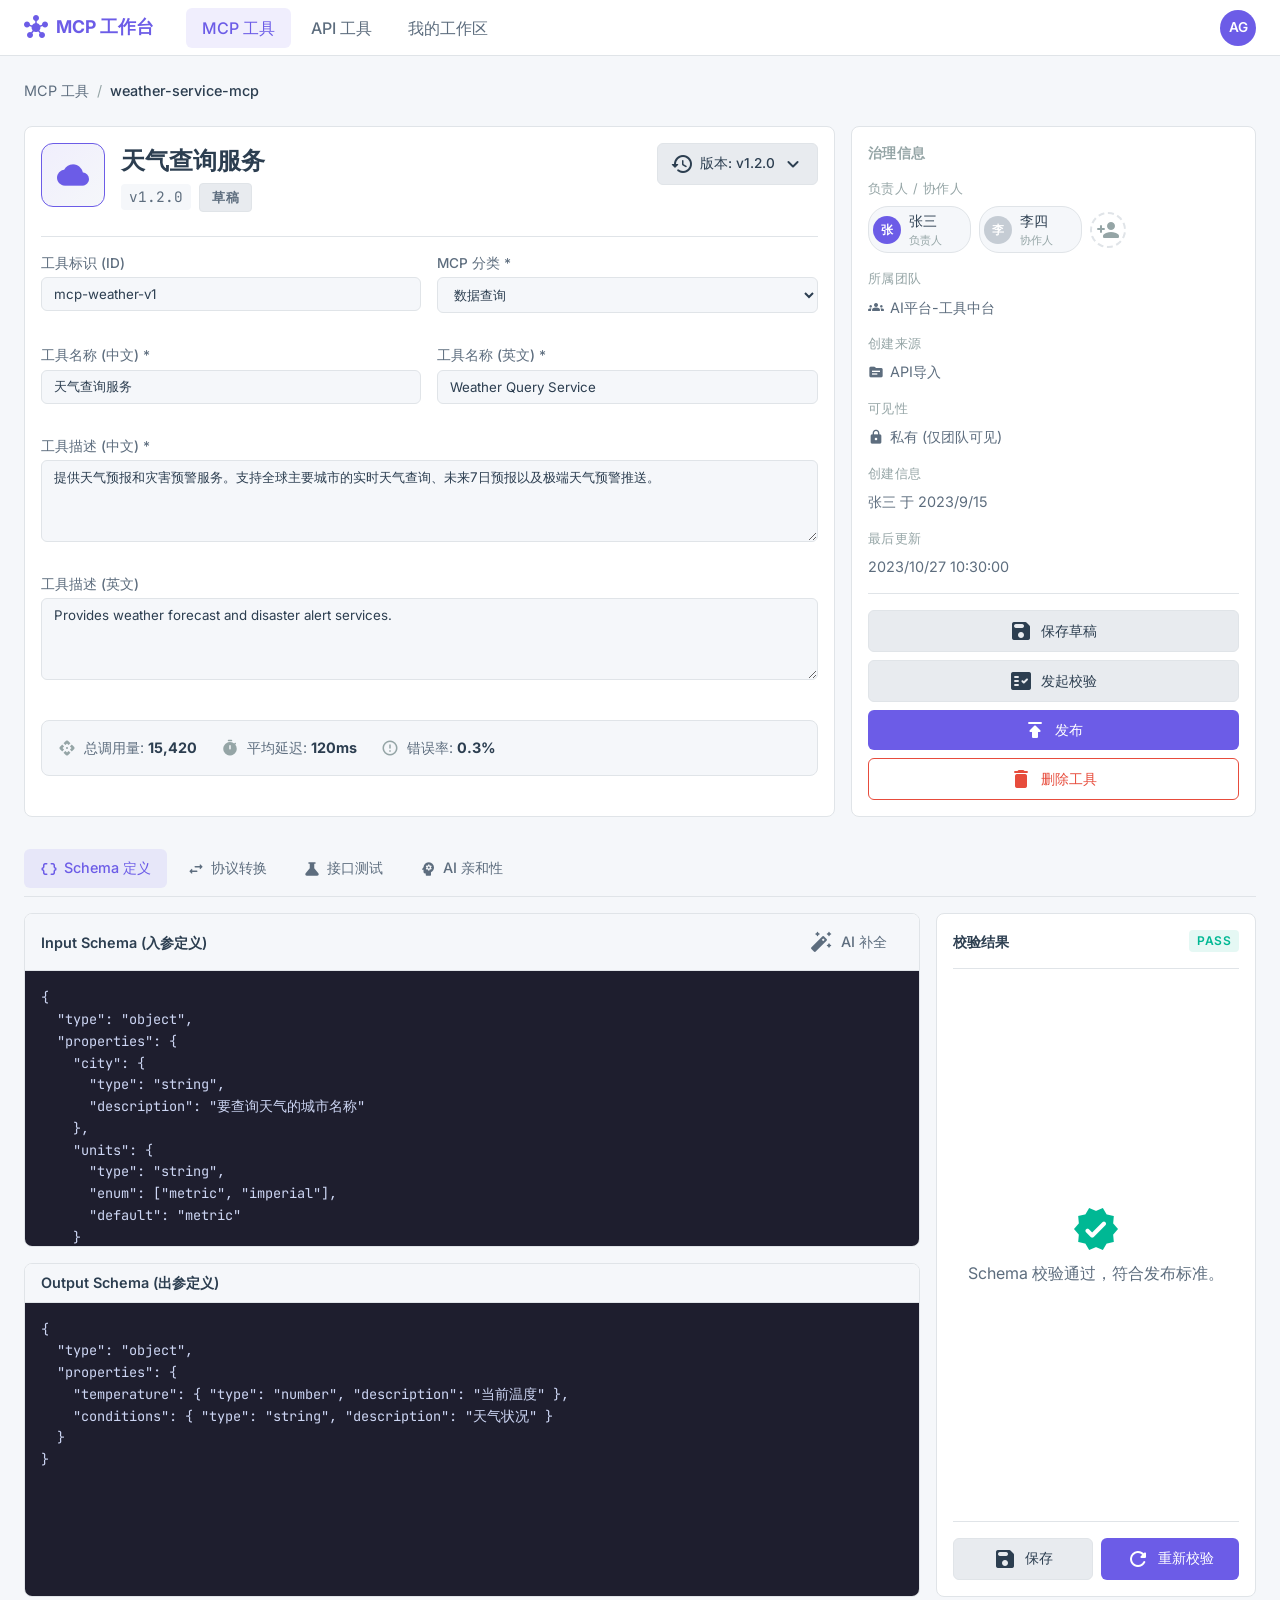
==== mcp-workbench-prototype/index.html @ d719a2e0 "Add MCP Workbench Prototype - UI for MCP tool management" ====
<!DOCTYPE html>
<html lang="zh-CN">

<head>
    <meta charset="UTF-8">
    <meta name="viewport" content="width=device-width, initial-scale=1.0">
    <title>MCP 工程化治理工作台</title>
    <link rel="stylesheet" href="css/variables.css">
    <link rel="stylesheet" href="css/base.css">
    <link rel="stylesheet" href="css/layout.css">
    <link rel="stylesheet" href="css/components.css">
    <link rel="stylesheet" href="css/modules/overview.css">
    <link rel="stylesheet" href="css/modules/schema.css">
    <link rel="stylesheet" href="css/modules/protocol.css">
    <link rel="stylesheet" href="css/modules/testing.css">
    <link href="https://fonts.googleapis.com/icon?family=Material+Icons+Round" rel="stylesheet">
    <link
        href="https://fonts.googleapis.com/css2?family=Inter:wght@300;400;500;600;700&family=JetBrains+Mono:wght@400;500&display=swap"
        rel="stylesheet">
    <style>
        /* Modal Styles */
        .modal-overlay {
            position: fixed;
            top: 0;
            left: 0;
            right: 0;
            bottom: 0;
            background: rgba(0, 0, 0, 0.5);
            display: flex;
            align-items: center;
            justify-content: center;
            z-index: 1000;
        }

        .modal-overlay.hidden {
            display: none;
        }

        .modal {
            background: var(--color-bg-surface);
            border-radius: var(--radius-lg);
            padding: var(--space-lg);
            width: 500px;
            max-width: 90%;
            box-shadow: var(--shadow-md);
        }

        .modal-header {
            display: flex;
            justify-content: space-between;
            align-items: center;
            margin-bottom: var(--space-md);
        }

        .modal-header h3 {
            font-size: 1.1rem;
            font-weight: 600;
        }

        .modal-close {
            width: 32px;
            height: 32px;
            border-radius: 50%;
            display: flex;
            align-items: center;
            justify-content: center;
        }

        .modal-close:hover {
            background: var(--color-bg-surface-hover);
        }

        .modal-body {
            margin-bottom: var(--space-lg);
        }

        .modal-footer {
            display: flex;
            gap: var(--space-sm);
            justify-content: flex-end;
        }

        .modal-checklist {
            display: flex;
            flex-direction: column;
            gap: var(--space-sm);
        }

        .modal-check-item {
            display: flex;
            align-items: center;
            gap: var(--space-md);
            padding: var(--space-sm) var(--space-md);
            background: var(--color-bg-app);
            border-radius: var(--radius-sm);
        }

        .modal-check-item .check-info {
            flex: 1;
        }

        .modal-check-item .check-label {
            font-weight: 500;
            font-size: 0.9rem;
        }

        .modal-check-item .check-detail {
            font-size: 0.8rem;
            color: var(--text-secondary);
        }
    </style>
</head>

<body>
    <div class="app-shell">
        <!-- System Navigation (Level 1) -->
        <nav class="system-nav">
            <div class="nav-brand">
                <span class="icon material-icons-round">hub</span>
                <span class="brand-text">MCP 工作台</span>
            </div>
            <div class="nav-links">
                <a href="#" class="nav-item active">MCP 工具</a>
                <a href="#" class="nav-item">API 工具</a>
                <a href="#" class="nav-item">我的工作区</a>
            </div>
            <div class="nav-user">
                <div class="avatar">AG</div>
            </div>
        </nav>

        <!-- Main Workspace -->
        <main class="workspace">
            <header class="workspace-header">
                <div class="breadcrumbs">
                    <span class="crumb">MCP 工具</span>
                    <span class="separator">/</span>
                    <span class="crumb active">weather-service-mcp</span>
                </div>
            </header>

            <!-- Overview Section -->
            <section id="overview-area" class="overview-area"></section>

            <!-- Level 2 Navigation (Tabs) - No Basic Info Tab -->
            <div class="tabs-container">
                <nav class="tabs-nav" id="main-tabs">
                    <button class="tab-btn active" data-tab="schema">
                        <span class="material-icons-round">data_object</span>
                        Schema 定义
                    </button>
                    <button class="tab-btn" data-tab="protocol">
                        <span class="material-icons-round">swap_horiz</span>
                        协议转换
                    </button>
                    <button class="tab-btn" data-tab="interface-test">
                        <span class="material-icons-round">science</span>
                        接口测试
                    </button>
                    <button class="tab-btn" data-tab="affinity-test">
                        <span class="material-icons-round">psychology</span>
                        AI 亲和性
                    </button>
                </nav>

                <div class="tab-content-area" id="tab-panels">
                    <div class="tab-panel active" id="panel-schema"></div>
                    <div class="tab-panel" id="panel-protocol"></div>
                    <div class="tab-panel" id="panel-interface-test"></div>
                    <div class="tab-panel" id="panel-affinity-test"></div>
                </div>
            </div>
        </main>
    </div>

    <!-- Publish Check Modal -->
    <div class="modal-overlay hidden" id="publish-modal">
        <div class="modal">
            <div class="modal-header">
                <h3>发布检查</h3>
                <button class="modal-close" id="modal-close"><span class="material-icons-round">close</span></button>
            </div>
            <div class="modal-body">
                <p style="margin-bottom:var(--space-md); color:var(--text-secondary);">请确认以下检查项均已通过后再发布：</p>
                <div class="modal-checklist" id="modal-checklist"></div>
            </div>
            <div class="modal-footer">
                <button class="btn btn-secondary" id="modal-cancel">取消</button>
                <button class="btn btn-primary" id="modal-confirm" disabled>确认发布</button>
            </div>
        </div>
    </div>

    <!-- Interface Test Case Modal -->
    <div class="modal-overlay hidden" id="interface-case-modal">
        <div class="modal" style="width:600px;">
            <div class="modal-header">
                <h3 id="interface-modal-title">新增接口测试用例</h3>
                <button class="modal-close"
                    onclick="document.getElementById('interface-case-modal').classList.add('hidden')"><span
                        class="material-icons-round">close</span></button>
            </div>
            <div class="modal-body">
                <div class="form-grid">
                    <div class="input-group">
                        <label class="input-label">用例名称 *</label>
                        <input type="text" class="input-control" id="if-case-name" placeholder="请输入用例名称">
                    </div>
                    <div class="form-row">
                        <div class="input-group">
                            <label class="input-label">用例分类 *</label>
                            <select class="input-control" id="if-case-category">
                                <option>功能测试</option>
                                <option>异常测试</option>
                                <option>安全测试</option>
                                <option>性能测试</option>
                            </select>
                        </div>
                        <div class="input-group">
                            <label class="input-label">所属测试集 *</label>
                            <select class="input-control" id="if-case-suite">
                                <option>冒烟测试</option>
                                <option>边界测试</option>
                                <option>安全测试</option>
                                <option>国际化测试</option>
                            </select>
                        </div>
                    </div>
                    <div class="form-row">
                        <div class="input-group">
                            <label class="input-label">执行环境 *</label>
                            <select class="input-control" id="if-case-env">
                                <option value="test">Test 环境</option>
                                <option value="prod">Prod 环境</option>
                            </select>
                        </div>
                        <div class="input-group">
                            <label class="input-label">预设结果</label>
                            <select class="input-control" id="if-case-status">
                                <option value="PENDING">待执行</option>
                                <option value="PASS">通过</option>
                                <option value="FAIL">失败</option>
                            </select>
                        </div>
                    </div>
                    <div class="input-group">
                        <label class="input-label">预期结果 *</label>
                        <textarea class="input-control" id="if-case-expected" rows="2" placeholder="请描述预期结果"></textarea>
                    </div>
                    <div class="input-group">
                        <label class="input-label">请求参数 (JSON)</label>
                        <textarea class="input-control" id="if-case-params" rows="3"
                            placeholder='{"city": "北京"}'></textarea>
                    </div>
                </div>
            </div>
            <div class="modal-footer">
                <button class="btn btn-secondary"
                    onclick="document.getElementById('interface-case-modal').classList.add('hidden')">取消</button>
                <button class="btn btn-primary"
                    onclick="alert('用例已保存（模拟）'); document.getElementById('interface-case-modal').classList.add('hidden')">保存</button>
            </div>
        </div>
    </div>

    <!-- Affinity Test Case Modal -->
    <div class="modal-overlay hidden" id="affinity-case-modal">
        <div class="modal" style="width:600px;">
            <div class="modal-header">
                <h3 id="affinity-modal-title">新增 AI 亲和性用例</h3>
                <button class="modal-close"
                    onclick="document.getElementById('affinity-case-modal').classList.add('hidden')"><span
                        class="material-icons-round">close</span></button>
            </div>
            <div class="modal-body">
                <div class="form-grid">
                    <div class="input-group">
                        <label class="input-label">用例名称 *</label>
                        <input type="text" class="input-control" id="af-case-name" placeholder="请输入用例名称">
                    </div>
                    <div class="input-group">
                        <label class="input-label">Prompt (提示词) *</label>
                        <textarea class="input-control" id="af-case-prompt" rows="2"
                            placeholder="请输入自然语言指令，如：北京今天天气怎么样？"></textarea>
                    </div>
                    <div class="form-row">
                        <div class="input-group">
                            <label class="input-label">用例分类 *</label>
                            <select class="input-control" id="af-case-category">
                                <option>基础场景</option>
                                <option>复杂场景</option>
                                <option>边界场景</option>
                                <option>负向测试</option>
                            </select>
                        </div>
                        <div class="input-group">
                            <label class="input-label">所属测试集 *</label>
                            <select class="input-control" id="af-case-suite">
                                <option>核心用例</option>
                                <option>扩展用例</option>
                                <option>边界用例</option>
                                <option>负向用例</option>
                            </select>
                        </div>
                    </div>
                    <div class="form-row">
                        <div class="input-group">
                            <label class="input-label">期望命中</label>
                            <select class="input-control" id="af-case-hit">
                                <option value="true">是 - 应命中此 MCP</option>
                                <option value="false">否 - 不应命中此 MCP</option>
                            </select>
                        </div>
                        <div class="input-group">
                            <label class="input-label">期望最低得分</label>
                            <select class="input-control" id="af-case-score">
                                <option value="4.5">优秀 (≥4.5)</option>
                                <option value="3.5">良好 (≥3.5)</option>
                                <option value="0">无要求</option>
                            </select>
                        </div>
                    </div>
                    <div class="input-group">
                        <label class="input-label">预期结果 *</label>
                        <textarea class="input-control" id="af-case-expected" rows="2" placeholder="请描述预期结果"></textarea>
                    </div>
                </div>
            </div>
            <div class="modal-footer">
                <button class="btn btn-secondary"
                    onclick="document.getElementById('affinity-case-modal').classList.add('hidden')">取消</button>
                <button class="btn btn-primary"
                    onclick="alert('用例已保存（模拟）'); document.getElementById('affinity-case-modal').classList.add('hidden')">保存</button>
            </div>
        </div>
    </div>

    <!-- All Scripts Inline -->
    <script>
        // ============ DATA ============
        const MCP_TOOL = {
            id: "mcp-weather-v1",
            name: "weather-service-mcp",
            nameCN: "天气查询服务",
            nameEN: "Weather Query Service",
            descriptionCN: "提供天气预报和灾害预警服务。支持全球主要城市的实时天气查询、未来7日预报以及极端天气预警推送。",
            descriptionEN: "Provides weather forecast and disaster alert services.",
            version: "1.2.0",
            category1: "数据查询",
            category2: "天气/环境",
            status: "DRAFT",
            team: "AI平台-工具中台",
            source: "API导入",
            checklist: {
                schema: { status: "PASS", message: "Schema 完整性校验通过", detail: "Input/Output 字段结构完整", link: "schema" },
                protocol: { status: "WARN", message: "协议转换配置存在警告", detail: "缺少 404/500 错误码映射", link: "protocol" },
                interfaceTest: { status: "FAIL", message: "接口测试未通过", detail: "最近批量: 13/15 通过 (86.7%)", link: "interface-test" },
                affinityTest: { status: "PASS", message: "AI 亲和性良好", detail: "平均分 4.8/5.0，命中率 96%", link: "affinity-test" }
            },
            owners: [
                { name: "张三", avatar: "张", role: "负责人" },
                { name: "李四", avatar: "李", role: "协作人" }
            ],
            createdAt: "2023-09-15T08:00:00Z",
            lastUpdated: "2023-10-27T10:30:00Z",
            createdBy: "张三",
            stats: { totalCalls: 15420, avgLatency: 120, errorRate: 0.3 }
        };

        // Version history data
        const VERSION_HISTORY = [
            { version: "1.2.0", status: "DRAFT", date: "2023-10-27", isCurrent: true },
            { version: "1.1.0", status: "PUBLISHED", date: "2023-10-15", isCurrent: false },
            { version: "1.0.0", status: "PUBLISHED", date: "2023-09-20", isCurrent: false }
        ];

        const INTERFACE_TEST_CASES = [
            { id: "TC-001", name: "获取北京天气 (正常)", category: "功能测试", testSuite: "冒烟测试", expectedResult: "返回完整天气数据", env: "test", status: "PASS", latency: 98, lastRun: "2分钟前" },
            { id: "TC-002", name: "获取上海天气 (正常)", category: "功能测试", testSuite: "冒烟测试", expectedResult: "返回完整天气数据", env: "test", status: "PASS", latency: 112, lastRun: "2分钟前" },
            { id: "TC-003", name: "缺少必填参数 city", category: "异常测试", testSuite: "边界测试", expectedResult: "返回400错误码", env: "test", status: "FAIL", latency: 45, lastRun: "2分钟前" },
            { id: "TC-004", name: "无效 API Key", category: "安全测试", testSuite: "安全测试", expectedResult: "返回401认证失败", env: "test", status: "FAIL", latency: 30, lastRun: "2分钟前" },
            { id: "TC-005", name: "获取东京天气 (边界)", category: "功能测试", testSuite: "国际化测试", expectedResult: "正确返回非中文城市数据", env: "prod", status: "PASS", latency: 156, lastRun: "5分钟前" }
        ];

        const INTERFACE_TEST_HISTORY = [
            { runId: "RUN-20231027-001", trigger: "手动执行", caseCount: 15, successRate: 86.7, avgLatency: 105, startTime: "2023-10-27 10:25:00", user: "张三" },
            { runId: "RUN-20231026-002", trigger: "发布前校验", caseCount: 15, successRate: 100, avgLatency: 98, startTime: "2023-10-26 16:30:00", user: "System" }
        ];

        const AFFINITY_TEST_CASES = [
            { id: "AC-001", name: "基础天气查询", prompt: "北京今天天气怎么样？", category: "基础场景", testSuite: "核心用例", expectedResult: "正确识别城市和时间参数", hit: true, status: "PASS", score: 5.0, paramFill: 100, callSuccess: true },
            { id: "AC-002", name: "出行建议场景", prompt: "我明天去上海出差，需要带伞吗？", category: "复杂场景", testSuite: "核心用例", expectedResult: "识别城市、时间和需求意图", hit: true, status: "PASS", score: 4.8, paramFill: 100, callSuccess: true },
            { id: "AC-003", name: "多日查询场景", prompt: "帮我查一下未来三天深圳的温度变化趋势", category: "复杂场景", testSuite: "扩展用例", expectedResult: "识别多日查询意图", hit: true, status: "PASS", score: 4.5, paramFill: 80, callSuccess: true },
            { id: "AC-004", name: "无关问题过滤", prompt: "给我讲个笑话", category: "负向测试", testSuite: "负向用例", expectedResult: "不应命中天气MCP", hit: false, status: "PASS", score: 5.0, paramFill: 0, callSuccess: false },
            { id: "AC-005", name: "模糊查询处理", prompt: "天气预报", category: "边界场景", testSuite: "边界用例", expectedResult: "提示缺少城市参数", hit: true, status: "WARN", score: 3.5, paramFill: 50, callSuccess: true }
        ];

        const AFFINITY_TEST_HISTORY = [
            { runId: "AF-20231027-001", llmVersion: "GPT-4-Turbo", caseCount: 20, avgScore: 4.8, hitRate: 96, rounds: 3, startTime: "2023-10-27 10:00:00", user: "张三" }
        ];

        // ============ APP STATE ============
        let appState = {
            mcp: { ...MCP_TOOL },
            currentTab: 'schema'
        };

        // Helper: Check if all checklist items pass
        function isAllChecklistPassed(checklist) {
            return Object.values(checklist).every(item => item.status === 'PASS');
        }

        // ============ OVERVIEW MODULE ============
        function renderOverview(container, mcpData) {
            const getStatusBadge = (status) => {
                const map = {
                    'DRAFT': { class: 'badge-draft', label: '草稿' },
                    'VALIDATING': { class: 'badge-validating', label: '校验中' },
                    'READY': { class: 'badge-ready', label: '可发布' },
                    'PUBLISHED': { class: 'badge-published', label: '已发布' },
                    'OFFLINE': { class: 'badge-offline', label: '已下线' },
                    'PUBLISH_FAILED': { class: 'badge-error', label: '发布失败' }
                };
                return map[status] || map['DRAFT'];
            };

            const statusInfo = getStatusBadge(mcpData.status);

            container.innerHTML = `
            <div class="overview-grid">
                <!-- Left Card: Tool Info & Basic Info Form -->
                <div class="card overview-main">
                    <div class="overview-header">
                        <div class="tool-identity">
                            <div class="tool-icon"><span class="material-icons-round">cloud</span></div>
                            <div>
                                <h1 class="tool-name">${mcpData.nameCN || mcpData.name}</h1>
                                <div class="tool-meta">
                                    <span class="version">v${mcpData.version}</span>
                                    <span class="badge badge-lg ${statusInfo.class}">${statusInfo.label}</span>
                                </div>
                            </div>
                        </div>
                        <!-- Version Dropdown -->
                        <div class="version-dropdown" id="version-dropdown">
                            <button class="btn btn-secondary version-trigger" id="version-trigger">
                                <span class="material-icons-round">history</span>
                                <span>版本: v${mcpData.version}</span>
                                <span class="material-icons-round">expand_more</span>
                            </button>
                            <div class="version-menu hidden" id="version-menu">
                                ${VERSION_HISTORY.map(v => `
                                    <div class="version-option ${v.isCurrent ? 'current' : ''}" data-version="${v.version}">
                                        <div class="version-info">
                                            <span class="version-num">v${v.version}</span>
                                            <span class="badge ${v.status === 'PUBLISHED' ? 'badge-published' : 'badge-draft'}">${v.status === 'PUBLISHED' ? '已发布' : '草稿'}</span>
                                        </div>
                                        <span class="version-date">${v.date}</span>
                                        ${v.status === 'DRAFT' && !v.isCurrent ? `<button class="version-delete" data-version="${v.version}" title="删除此版本"><span class="material-icons-round">delete</span></button>` : ''}
                                    </div>
                                `).join('')}
                            </div>
                        </div>
                    </div>
                    
                    <!-- Basic Info Form (Replacing Checklist) -->
                    <div class="basic-info-inline">
                        <div class="form-row">
                            <div class="input-group">
                                <label class="input-label">工具标识 (ID)</label>
                                <input type="text" class="input-control" value="${mcpData.id}" disabled style="background:var(--color-bg-app);">
                            </div>
                            <div class="input-group">
                                <label class="input-label">MCP 分类 *</label>
                                <select class="input-control">
                                    <option ${mcpData.category1 === '数据查询' ? 'selected' : ''}>数据查询</option>
                                    <option>内容生成</option>
                                    <option>系统操作</option>
                                    <option>通讯协作</option>
                                    <option>开发工具</option>
                                    <option>天气/环境</option>
                                    <option>金融/股票</option>
                                    <option>地图/位置</option>
                                </select>
                            </div>
                        </div>
                        <div class="form-row">
                            <div class="input-group">
                                <label class="input-label">工具名称 (中文) *</label>
                                <input type="text" class="input-control" value="${mcpData.nameCN}" placeholder="请输入中文名称">
                            </div>
                            <div class="input-group">
                                <label class="input-label">工具名称 (英文) *</label>
                                <input type="text" class="input-control" value="${mcpData.nameEN}" placeholder="Enter English name">
                            </div>
                        </div>
                        <div class="input-group">
                            <label class="input-label">工具描述 (中文) *</label>
                            <textarea class="input-control" rows="4" placeholder="请输入中文描述">${mcpData.descriptionCN}</textarea>
                        </div>
                        <div class="input-group">
                            <label class="input-label">工具描述 (英文)</label>
                            <textarea class="input-control" rows="4" placeholder="Enter English description">${mcpData.descriptionEN}</textarea>
                        </div>
                    </div>

                    <!-- Stats Summary -->
                    <div class="status-summary">
                        <div class="summary-item"><span class="material-icons-round">api</span><span>总调用量: <strong>${mcpData.stats?.totalCalls?.toLocaleString() || 'N/A'}</strong></span></div>
                        <div class="summary-item"><span class="material-icons-round">timer</span><span>平均延迟: <strong>${mcpData.stats?.avgLatency || 'N/A'}ms</strong></span></div>
                        <div class="summary-item"><span class="material-icons-round">error_outline</span><span>错误率: <strong>${mcpData.stats?.errorRate || 'N/A'}%</strong></span></div>
                    </div>
                </div>
                
                <!-- Right Card: Governance -->
                <div class="card overview-side">
                    <h3 class="section-title">治理信息</h3>
                    <div class="gov-item">
                        <label>负责人 / 协作人</label>
                        <div class="owner-list" id="owner-list">
                            ${mcpData.owners.map((o, idx) => `
                                <div class="owner-chip editable" data-idx="${idx}">
                                    <div class="avatar" style="background:${o.role === '负责人' ? 'var(--color-primary)' : 'var(--color-border-hover)'}; color:white;">${o.avatar}</div>
                                    <div class="owner-info">
                                        <span class="owner-name">${o.name}</span>
                                        <span class="owner-role">${o.role}</span>
                                    </div>
                                    <button class="chip-remove" data-idx="${idx}" title="移除">
                                        <span class="material-icons-round">close</span>
                                    </button>
                                </div>
                            `).join('')}
                            <button class="btn btn-ghost btn-sm add-owner-btn" id="btn-add-owner" title="添加成员">
                                <span class="material-icons-round">person_add</span>
                            </button>
                        </div>
                    </div>
                    <div class="gov-item">
                        <label>所属团队</label>
                        <div class="val" style="display:flex; align-items:center; gap:6px;">
                            <span class="material-icons-round" style="font-size:16px;">groups</span>
                            ${mcpData.team || '未设置'}
                        </div>
                    </div>
                    <div class="gov-item">
                        <label>创建来源</label>
                        <div class="val" style="display:flex; align-items:center; gap:6px;">
                            <span class="material-icons-round" style="font-size:16px;">source</span>
                            ${mcpData.source || '手动创建'}
                        </div>
                    </div>
                    <div class="gov-item"><label>可见性</label><div class="val" style="display:flex; align-items:center; gap:6px;"><span class="material-icons-round" style="font-size:16px;">lock</span>私有 (仅团队可见)</div></div>
                    <div class="gov-item"><label>创建信息</label><div class="val">${mcpData.createdBy} 于 ${new Date(mcpData.createdAt).toLocaleDateString('zh-CN')}</div></div>
                    <div class="gov-item"><label>最后更新</label><div class="val">${new Date(mcpData.lastUpdated).toLocaleString('zh-CN')}</div></div>
                    
                    <!-- Action Buttons -->
                    <div class="gov-actions">
                        <button class="btn btn-secondary" id="btn-save-draft"><span class="material-icons-round">save</span> 保存草稿</button>
                        <button class="btn btn-secondary" id="btn-validate"><span class="material-icons-round">fact_check</span> 发起校验</button>
                        <button class="btn btn-primary" id="btn-publish"><span class="material-icons-round">publish</span> 发布</button>
                        <button class="btn btn-danger" id="btn-delete"><span class="material-icons-round">delete</span> 删除工具</button>
                    </div>
                </div>
            </div>
        `;

            // Bind Actions
            const validateBtn = container.querySelector('#btn-validate');
            if (validateBtn) {
                validateBtn.addEventListener('click', () => {
                    validateBtn.innerHTML = '<span class="material-icons-round spin">sync</span> 校验中...';
                    validateBtn.disabled = true;
                    setTimeout(() => {
                        appState.mcp.status = 'VALIDATING';
                        renderOverview(container, appState.mcp);
                        setTimeout(() => {
                            appState.mcp.status = 'READY';
                            renderOverview(container, appState.mcp);
                        }, 3000);
                    }, 800);
                });
            }

            // Publish Button - Show Modal
            const publishBtn = container.querySelector('#btn-publish');
            if (publishBtn) {
                publishBtn.addEventListener('click', showPublishModal);
            }

            const deleteBtn = container.querySelector('#btn-delete');
            if (deleteBtn) {
                deleteBtn.addEventListener('click', () => {
                    if (confirm('确认删除此工具？此操作不可撤销。')) {
                        alert('工具已删除（模拟）');
                    }
                });
            }

            const saveBtn = container.querySelector('#btn-save-draft');
            if (saveBtn) {
                saveBtn.addEventListener('click', () => {
                    saveBtn.innerHTML = '<span class="material-icons-round spin">sync</span> 保存中...';
                    setTimeout(() => {
                        saveBtn.innerHTML = '<span class="material-icons-round">check</span> 已保存';
                        setTimeout(() => {
                            saveBtn.innerHTML = '<span class="material-icons-round">save</span> 保存草稿';
                        }, 2000);
                    }, 500);
                });
            }

            // Owner management - Remove
            container.querySelectorAll('.chip-remove').forEach(btn => {
                btn.addEventListener('click', (e) => {
                    e.stopPropagation();
                    const idx = parseInt(btn.dataset.idx);
                    const owner = appState.mcp.owners[idx];
                    if (owner.role === '负责人' && appState.mcp.owners.length > 1) {
                        if (!confirm('确定移除负责人？负责人职责将由第一个协作人接管。')) return;
                        appState.mcp.owners.splice(idx, 1);
                        if (appState.mcp.owners.length > 0) {
                            appState.mcp.owners[0].role = '负责人';
                        }
                    } else if (appState.mcp.owners.length === 1) {
                        alert('至少需要保留一名负责人');
                        return;
                    } else {
                        appState.mcp.owners.splice(idx, 1);
                    }
                    renderOverview(container, appState.mcp);
                });
            });

            // Owner management - Add
            const addOwnerBtn = container.querySelector('#btn-add-owner');
            if (addOwnerBtn) {
                addOwnerBtn.addEventListener('click', () => {
                    const name = prompt('请输入新成员姓名：');
                    if (name && name.trim()) {
                        const role = appState.mcp.owners.length === 0 ? '负责人' : '协作人';
                        appState.mcp.owners.push({
                            name: name.trim(),
                            avatar: name.trim().charAt(0),
                            role: role
                        });
                        renderOverview(container, appState.mcp);
                    }
                });
            }

            // Version Dropdown Toggle
            const versionTrigger = container.querySelector('#version-trigger');
            const versionMenu = container.querySelector('#version-menu');
            if (versionTrigger && versionMenu) {
                versionTrigger.addEventListener('click', (e) => {
                    e.stopPropagation();
                    versionMenu.classList.toggle('hidden');
                });

                // Close on click outside
                document.addEventListener('click', () => {
                    versionMenu.classList.add('hidden');
                });

                versionMenu.addEventListener('click', (e) => {
                    e.stopPropagation();
                });

                // Version option click (switch version)
                container.querySelectorAll('.version-option').forEach(opt => {
                    opt.addEventListener('click', () => {
                        const ver = opt.dataset.version;
                        alert(`切换到版本 v${ver} (模拟)`);
                        versionMenu.classList.add('hidden');
                    });
                });

                // Delete draft version
                container.querySelectorAll('.version-delete').forEach(btn => {
                    btn.addEventListener('click', (e) => {
                        e.stopPropagation();
                        const ver = btn.dataset.version;
                        if (confirm(`确认删除草稿版本 v${ver}？此操作不可撤销。`)) {
                            // Find and remove from VERSION_HISTORY
                            const idx = VERSION_HISTORY.findIndex(v => v.version === ver);
                            if (idx > -1) {
                                VERSION_HISTORY.splice(idx, 1);
                                renderOverview(container, appState.mcp);
                            }
                            alert(`版本 v${ver} 已删除`);
                        }
                    });
                });
            }
        }

        // ============ PUBLISH MODAL ============
        function showPublishModal() {
            const modal = document.getElementById('publish-modal');
            const checklistContainer = document.getElementById('modal-checklist');
            const confirmBtn = document.getElementById('modal-confirm');

            // Render first 4 checklist items (no manual review)
            const checklist = appState.mcp.checklist;
            const items = [
                { key: 'schema', label: 'Schema 完整性' },
                { key: 'protocol', label: '协议转换配置' },
                { key: 'interfaceTest', label: '接口测试' },
                { key: 'affinityTest', label: 'AI 亲和性' }
            ];

            const iconMap = {
                'PASS': { icon: 'check_circle', class: 'pass' },
                'FAIL': { icon: 'cancel', class: 'fail' },
                'WARN': { icon: 'warning', class: 'warn' },
                'PENDING': { icon: 'schedule', class: 'pending' }
            };

            checklistContainer.innerHTML = items.map(item => {
                const check = checklist[item.key];
                const st = iconMap[check.status] || iconMap['PENDING'];
                return `
                <div class="modal-check-item">
                    <span class="material-icons-round status-icon ${st.class}">${st.icon}</span>
                    <div class="check-info">
                        <div class="check-label">${item.label}</div>
                        <div class="check-detail">${check.message}</div>
                    </div>
                </div>
            `;
            }).join('');

            // Check if all 4 items pass
            const allPass = items.every(item => checklist[item.key].status === 'PASS');
            confirmBtn.disabled = !allPass;

            modal.classList.remove('hidden');
        }

        function hidePublishModal() {
            document.getElementById('publish-modal').classList.add('hidden');
        }

        // Modal event bindings
        document.getElementById('modal-close').addEventListener('click', hidePublishModal);
        document.getElementById('modal-cancel').addEventListener('click', hidePublishModal);
        document.getElementById('modal-confirm').addEventListener('click', () => {
            appState.mcp.status = 'PUBLISHED';
            renderOverview(document.getElementById('overview-area'), appState.mcp);
            hidePublishModal();
            alert('发布成功！');
        });

        // ============ SCHEMA MODULE ============
        function renderSchema(container) {
            container.innerHTML = `
            <div class="schema-layout">
                <div class="schema-editors">
                    <div class="card editor-card">
                        <div class="card-header"><h3>Input Schema (入参定义)</h3><div class="actions"><button class="btn btn-ghost btn-sm"><span class="material-icons-round">auto_fix_high</span> AI 补全</button></div></div>
                        <div class="editor-content">
<pre class="code-editor" contenteditable="true">{
  "type": "object",
  "properties": {
    "city": {
      "type": "string",
      "description": "要查询天气的城市名称"
    },
    "units": {
      "type": "string",
      "enum": ["metric", "imperial"],
      "default": "metric"
    }
  },
  "required": ["city"]
}</pre>
                        </div>
                    </div>
                    <div class="card editor-card">
                        <div class="card-header"><h3>Output Schema (出参定义)</h3></div>
                        <div class="editor-content">
<pre class="code-editor" contenteditable="true">{
  "type": "object",
  "properties": {
    "temperature": { "type": "number", "description": "当前温度" },
    "conditions": { "type": "string", "description": "天气状况" }
  }
}</pre>
                        </div>
                    </div>
                </div>
                <div class="validation-panel card">
                    <div class="panel-header"><h4>校验结果</h4><span class="badge badge-ready">PASS</span></div>
                    <div class="empty-state">
                        <span class="material-icons-round" style="color:var(--color-success); font-size:48px;">verified</span>
                        <p>Schema 校验通过，符合发布标准。</p>
                    </div>
                    <div class="panel-actions">
                        <button class="btn btn-secondary"><span class="material-icons-round">save</span> 保存</button>
                        <button class="btn btn-primary"><span class="material-icons-round">refresh</span> 重新校验</button>
                    </div>
                </div>
            </div>
        `;
        }

        // ============ PROTOCOL MODULE ============
        function renderProtocol(container) {
            container.innerHTML = `
            <div class="protocol-grid">
                <div class="card">
                    <div class="card-header"><h3>原始接口定义 (HTTP)</h3></div>
                    <div style="padding: var(--space-md);">
                        <div class="input-group">
                            <label class="input-label">Method & URL</label>
                            <div style="display:flex; gap:8px;">
                                <select class="input-control" style="width:100px;"><option>GET</option><option>POST</option></select>
                                <input type="text" class="input-control" value="https://api.weather.com/v3/current" style="flex:1;">
                            </div>
                        </div>
                    </div>
                </div>
                <div class="card">
                    <div class="card-header"><h3>参数映射 (Input -> HTTP)</h3></div>
                    <table class="data-table">
                        <thead><tr><th>MCP 入参字段</th><th>目标类型</th><th>目标 Key</th><th>默认值</th></tr></thead>
                        <tbody>
                            <tr><td><code>city</code></td><td><span class="badge badge-draft">Query</span></td><td>q</td><td>-</td></tr>
                            <tr><td><code>units</code></td><td><span class="badge badge-draft">Query</span></td><td>units</td><td>metric</td></tr>
                        </tbody>
                    </table>
                </div>
                <div class="card">
                    <div class="card-header"><h3>错误码映射</h3><button class="btn btn-ghost btn-sm">+ 添加规则</button></div>
                    <table class="data-table">
                        <thead><tr><th>HTTP 状态码</th><th>MCP 错误码</th><th>错误信息模版</th></tr></thead>
                        <tbody>
                            <tr><td>401</td><td>Forbidden</td><td>Invalid API Key</td></tr>
                            <tr style="background:var(--color-warning-bg)"><td>404</td><td>--</td><td>(缺少映射)</td></tr>
                        </tbody>
                    </table>
                </div>
                <div class="card">
                    <div class="card-header"><h3>原始 HTTP 请求示例</h3></div>
                    <div class="editor-content">
<pre class="code-editor" style="margin:0; font-size:0.85rem;">GET /v3/current?q=北京&units=metric HTTP/1.1
Host: api.weather.com
Authorization: Bearer {{API_KEY}}
Accept: application/json
Content-Type: application/json</pre>
                    </div>
                </div>
                <div class="card">
                    <div class="card-header"><h3>原始 HTTP 响应示例</h3></div>
                    <div class="editor-content">
<pre class="code-editor" style="margin:0; font-size:0.85rem;">{
  "location": {
    "name": "Beijing",
    "country": "China",
    "lat": 39.90,
    "lon": 116.40
  },
  "current": {
    "temp_c": 22,
    "condition": {
      "text": "Sunny",
      "icon": "//cdn.weather.com/sunny.png"
    },
    "humidity": 45,
    "wind_kph": 12.5
  }
}</pre>
                    </div>
                </div>
            </div>
        `;
        }

        // ============ INTERFACE TEST MODULE ============
        function renderInterfaceTest(container) {
            let currentSubTab = 'debug';
            let cases = [...INTERFACE_TEST_CASES];

            const render = () => {
                let panelContent = '';
                if (currentSubTab === 'debug') {
                    panelContent = `
                    <div class="debug-panel">
                        <div class="debug-input card">
                            <h4>请求参数 (MCP Input)</h4>
                            <div class="editor-wrapper">
<pre class="code-editor" contenteditable="true">{
  "city": "北京",
  "units": "metric"
}</pre>
                            </div>
                            <div class="debug-actions">
                                <select class="input-control" style="width:120px;"><option>Test 环境</option><option>Prod 环境</option></select>
                                <button class="btn btn-primary"><span class="material-icons-round">send</span> 发送请求</button>
                            </div>
                        </div>
                        <div class="debug-output card">
                            <h4>响应结果 (MCP Output)</h4>
                            <div class="editor-wrapper output">
<pre class="code-output">{
  "temperature": 22,
  "conditions": "晴",
  "humidity": 45
}

// 耗时: 98ms | 状态: 200 OK</pre>
                            </div>
                        </div>
                    </div>
                `;
                } else if (currentSubTab === 'cases') {
                    const selectedCase = cases[0]; // Default to first case
                    panelContent = `
                    <div class="cases-panel with-detail">
                        <div class="cases-list">
                            <div class="toolbar">
                                <div class="toolbar-left">
                                    <input type="text" class="input-control" placeholder="搜索用例..." style="width:160px;">
                                    <select class="input-control" style="width:100px;"><option value="">所有分类</option><option>功能测试</option><option>异常测试</option><option>安全测试</option></select>
                                    <select class="input-control" style="width:100px;"><option value="">所有测试集</option><option>冒烟测试</option><option>边界测试</option><option>安全测试</option><option>国际化测试</option></select>
                                    <select class="input-control" style="width:90px;"><option value="">所有环境</option><option>test</option><option>prod</option></select>
                                    <select class="input-control" style="width:90px;"><option value="">所有结果</option><option>PASS</option><option>FAIL</option></select>
                                </div>
                                <div class="toolbar-right">
                                    <button class="btn btn-secondary" title="批量导入"><span class="material-icons-round">upload_file</span> 导入</button>
                                    <button class="btn btn-secondary" title="批量导出"><span class="material-icons-round">download</span> 导出</button>
                                    <button class="btn btn-primary" id="btn-add-interface-case"><span class="material-icons-round">add</span> 新增用例</button>
                                </div>
                            </div>
                            <div class="card" style="padding:0; overflow:hidden;">
                                <table class="data-table selectable" id="interface-cases-table">
                                    <thead><tr><th style="width:40px;"><input type="checkbox"></th><th>ID</th><th>用例名称</th><th>分类</th><th>结果</th><th>耗时</th></tr></thead>
                                    <tbody>
                                        ${cases.map((c, idx) => `
                                            <tr class="case-row ${idx === 0 ? 'selected' : ''}" data-idx="${idx}">
                                                <td><input type="checkbox"></td>
                                                <td><code>${c.id}</code></td>
                                                <td style="font-weight:500;">${c.name}</td>
                                                <td><span class="badge badge-draft">${c.category}</span></td>
                                                <td><span class="status-chip ${c.status === 'PASS' ? 'pass' : 'fail'}"><span class="material-icons-round">${c.status === 'PASS' ? 'check_circle' : 'cancel'}</span>${c.status === 'PASS' ? '通过' : '失败'}</span></td>
                                                <td><code>${c.latency}ms</code></td>
                                            </tr>
                                        `).join('')}
                                    </tbody>
                                </table>
                            </div>
                        </div>
                        <div class="case-detail card" id="interface-case-detail">
                            <h4>用例详情</h4>
                            <div class="detail-content">
                                <div class="detail-item"><label>用例名称</label><div class="val">${selectedCase.name}</div></div>
                                <div class="detail-item"><label>用例分类</label><div class="val"><span class="badge badge-draft">${selectedCase.category}</span></div></div>
                                <div class="detail-item"><label>所属测试集</label><div class="val">${selectedCase.testSuite}</div></div>
                                <div class="detail-item"><label>预期结果</label><div class="val">${selectedCase.expectedResult}</div></div>
                                <div class="detail-item"><label>执行环境</label><div class="val">${selectedCase.env}</div></div>
                                <div class="detail-item"><label>最近执行</label><div class="val">${selectedCase.lastRun}</div></div>
                            </div>
                            <div class="detail-actions">
                                <button class="btn btn-secondary" id="btn-edit-interface-case"><span class="material-icons-round">edit</span> 编辑</button>
                                <button class="btn btn-danger"><span class="material-icons-round">delete</span> 删除</button>
                            </div>
                        </div>
                    </div>
                `;
                } else if (currentSubTab === 'batch') {
                    panelContent = `
                    <div class="batch-panel">
                        <div class="batch-config card">
                            <h4>执行配置</h4>
                            <div class="config-grid">
                                <div class="input-group"><label class="input-label">选择用例集</label><select class="input-control"><option>全部用例 (${cases.length})</option><option>冒烟测试 Suite</option></select></div>
                                <div class="input-group"><label class="input-label">执行环境</label><select class="input-control"><option>Test 环境</option><option>Prod 环境</option></select></div>
                                <div class="input-group"><label class="input-label">执行方式</label><select class="input-control"><option>后台异步 (推荐)</option><option>前台同步</option></select></div>
                            </div>
                            <div class="batch-actions"><button class="btn btn-primary btn-lg" id="btn-start-batch"><span class="material-icons-round">play_arrow</span> 开始批量执行</button></div>
                        </div>
                        <div class="progress-area" id="batch-progress" style="display:none;">
                            <div class="progress-header"><span class="material-icons-round spin">sync</span><span>批量执行中...</span></div>
                            <div class="progress-bar-container"><div class="progress-bar-fill" style="width: 0%"></div></div>
                            <div class="progress-stats"><span>0 / ${cases.length} 完成</span></div>
                        </div>
                    </div>
                `;
                } else if (currentSubTab === 'history') {
                    panelContent = `
                    <div class="history-panel">
                        <div class="card" style="padding:0; overflow:hidden;">
                            <table class="data-table">
                                <thead><tr><th>执行 ID</th><th>触发方式</th><th>用例数</th><th>成功率</th><th>平均耗时</th><th>执行时间</th><th>执行人</th><th>操作</th></tr></thead>
                                <tbody>
                                    ${INTERFACE_TEST_HISTORY.map(h => `
                                        <tr>
                                            <td><code>${h.runId}</code></td>
                                            <td>${h.trigger}</td>
                                            <td>${h.caseCount}</td>
                                            <td><span class="rate-chip ${h.successRate >= 95 ? 'good' : h.successRate >= 80 ? 'warn' : 'bad'}">${h.successRate}%</span></td>
                                            <td><code>${h.avgLatency}ms</code></td>
                                            <td>${h.startTime}</td>
                                            <td>${h.user}</td>
                                            <td><button class="btn btn-ghost btn-sm"><span class="material-icons-round">description</span></button></td>
                                        </tr>
                                    `).join('')}
                                </tbody>
                            </table>
                        </div>
                    </div>
                `;
                }

                container.innerHTML = `
                <div class="module-container">
                    <div class="sub-tabs">
                        <button class="sub-tab ${currentSubTab === 'debug' ? 'active' : ''}" data-subtab="debug"><span class="material-icons-round">bug_report</span> 即时调试</button>
                        <button class="sub-tab ${currentSubTab === 'cases' ? 'active' : ''}" data-subtab="cases"><span class="material-icons-round">list_alt</span> 测试用例</button>
                        <button class="sub-tab ${currentSubTab === 'batch' ? 'active' : ''}" data-subtab="batch"><span class="material-icons-round">play_circle</span> 批量执行</button>
                        <button class="sub-tab ${currentSubTab === 'history' ? 'active' : ''}" data-subtab="history"><span class="material-icons-round">history</span> 历史记录</button>
                    </div>
                    <div class="sub-panel">${panelContent}</div>
                </div>
            `;

                container.querySelectorAll('.sub-tab').forEach(tab => {
                    tab.addEventListener('click', () => { currentSubTab = tab.dataset.subtab; render(); });
                });

                const batchBtn = container.querySelector('#btn-start-batch');
                if (batchBtn) {
                    batchBtn.addEventListener('click', () => {
                        const progressArea = container.querySelector('#batch-progress');
                        const fill = progressArea.querySelector('.progress-bar-fill');
                        progressArea.style.display = 'block';
                        let width = 0;
                        const interval = setInterval(() => {
                            width += 20;
                            fill.style.width = width + '%';
                            if (width >= 100) {
                                clearInterval(interval);
                                setTimeout(() => { alert('批量执行完成！成功率: 86.7%'); currentSubTab = 'history'; render(); }, 500);
                            }
                        }, 300);
                    });
                }

                // Interface Test Modal Triggers
                const addInterfaceCaseBtn = container.querySelector('#btn-add-interface-case');
                if (addInterfaceCaseBtn) {
                    addInterfaceCaseBtn.addEventListener('click', () => {
                        document.getElementById('interface-modal-title').textContent = '新增接口测试用例';
                        document.getElementById('if-case-name').value = '';
                        document.getElementById('if-case-expected').value = '';
                        document.getElementById('if-case-params').value = '';
                        document.getElementById('interface-case-modal').classList.remove('hidden');
                    });
                }

                const editInterfaceCaseBtn = container.querySelector('#btn-edit-interface-case');
                if (editInterfaceCaseBtn) {
                    editInterfaceCaseBtn.addEventListener('click', () => {
                        const selectedCase = cases[0]; // Use first case as example
                        document.getElementById('interface-modal-title').textContent = '编辑接口测试用例';
                        document.getElementById('if-case-name').value = selectedCase.name;
                        document.getElementById('if-case-expected').value = selectedCase.expectedResult;
                        document.getElementById('if-case-params').value = '{"city": "北京"}';
                        document.getElementById('interface-case-modal').classList.remove('hidden');
                    });
                }
            };
            render();
        }

        // ============ AFFINITY TEST MODULE ============
        function renderAffinityTest(container) {
            let currentSubTab = 'debug';

            const render = () => {
                let panelContent = '';
                if (currentSubTab === 'debug') {
                    panelContent = `
                    <div class="affinity-debug">
                        <div class="prompt-input card">
                            <h4>输入自然语言指令</h4>
                            <textarea class="input-control prompt-textarea" placeholder="例如：帮我查一下明天上海的天气预报"></textarea>
                            <div class="prompt-actions">
                                <select class="input-control" style="width:180px;"><option>GPT-4-Turbo</option><option>GPT-4</option><option>Claude-3</option></select>
                                <button class="btn btn-primary"><span class="material-icons-round">send</span> 测试亲和性</button>
                            </div>
                        </div>
                        <div class="affinity-result card">
                            <h4>评测结果</h4>
                            <div class="result-grid">
                                <div class="result-item"><label>是否命中 MCP</label><div class="result-value hit"><span class="material-icons-round">check_circle</span> 是</div></div>
                                <div class="result-item"><label>生成的 MCP Input</label><pre class="result-code">{ "city": "上海", "date": "tomorrow" }</pre></div>
                                <div class="result-item"><label>参数完整率</label><div class="result-value"><div class="mini-progress"><div class="mini-fill" style="width:80%"></div></div><span>80%</span></div></div>
                                <div class="result-item"><label>综合评分</label><div class="result-value score"><span class="score-num">4.5</span> / 5.0</div></div>
                            </div>
                        </div>
                    </div>
                `;
                } else if (currentSubTab === 'cases') {
                    const selectedCase = AFFINITY_TEST_CASES[0]; // Default to first case
                    panelContent = `
                    <div class="cases-panel with-detail">
                        <div class="cases-list">
                            <div class="toolbar">
                                <div class="toolbar-left">
                                    <input type="text" class="input-control" placeholder="搜索用例..." style="width:140px;">
                                    <select class="input-control" style="width:100px;"><option value="">所有分类</option><option>基础场景</option><option>复杂场景</option><option>边界场景</option><option>负向测试</option></select>
                                    <select class="input-control" style="width:100px;"><option value="">所有测试集</option><option>核心用例</option><option>扩展用例</option><option>边界用例</option><option>负向用例</option></select>
                                    <select class="input-control" style="width:90px;"><option value="">命中状态</option><option>命中</option><option>未命中</option></select>
                                    <select class="input-control" style="width:90px;"><option value="">所有结果</option><option>PASS</option><option>WARN</option><option>FAIL</option></select>
                                </div>
                                <div class="toolbar-right">
                                    <button class="btn btn-secondary" title="批量导入"><span class="material-icons-round">upload_file</span> 导入</button>
                                    <button class="btn btn-secondary" title="批量导出"><span class="material-icons-round">download</span> 导出</button>
                                    <button class="btn btn-primary" id="btn-add-affinity-case"><span class="material-icons-round">add</span> 新增用例</button>
                                </div>
                            </div>
                            <div class="card" style="padding:0; overflow:hidden;">
                                <table class="data-table selectable" id="affinity-cases-table">
                                    <thead><tr><th style="width:40px;"><input type="checkbox"></th><th>ID</th><th>用例名称</th><th>分类</th><th>命中?</th><th>得分</th></tr></thead>
                                    <tbody>
                                        ${AFFINITY_TEST_CASES.map((c, idx) => `
                                            <tr class="case-row ${idx === 0 ? 'selected' : ''}" data-idx="${idx}">
                                                <td><input type="checkbox"></td>
                                                <td><code>${c.id}</code></td>
                                                <td style="font-weight:500;">${c.name}</td>
                                                <td><span class="badge badge-draft">${c.category}</span></td>
                                                <td>${c.hit ? '<span class="badge badge-ready">是</span>' : '<span class="badge badge-offline">否</span>'}</td>
                                                <td><span class="score-badge ${c.score >= 4.5 ? 'good' : c.score >= 3.5 ? 'warn' : 'bad'}">${c.score}</span></td>
                                            </tr>
                                        `).join('')}
                                    </tbody>
                                </table>
                            </div>
                        </div>
                        <div class="case-detail card" id="affinity-case-detail">
                            <h4>用例详情</h4>
                            <div class="detail-content">
                                <div class="detail-item"><label>用例名称</label><div class="val">${selectedCase.name}</div></div>
                                <div class="detail-item"><label>Prompt</label><div class="val" style="font-style:italic;">"${selectedCase.prompt}"</div></div>
                                <div class="detail-item"><label>用例分类</label><div class="val"><span class="badge badge-draft">${selectedCase.category}</span></div></div>
                                <div class="detail-item"><label>所属测试集</label><div class="val">${selectedCase.testSuite}</div></div>
                                <div class="detail-item"><label>预期结果</label><div class="val">${selectedCase.expectedResult}</div></div>
                                <div class="detail-item"><label>评分</label><div class="val"><span class="score-badge ${selectedCase.score >= 4.5 ? 'good' : selectedCase.score >= 3.5 ? 'warn' : 'bad'}">${selectedCase.score}</span></div></div>
                            </div>
                            <div class="detail-actions">
                                <button class="btn btn-secondary" id="btn-edit-affinity-case"><span class="material-icons-round">edit</span> 编辑</button>
                                <button class="btn btn-danger"><span class="material-icons-round">delete</span> 删除</button>
                            </div>
                        </div>
                    </div>
                `;
                } else if (currentSubTab === 'batch') {
                    panelContent = `
                    <div class="batch-panel">
                        <div class="batch-config card">
                            <h4>批量评测配置</h4>
                            <div class="config-grid">
                                <div class="input-group"><label class="input-label">选择用例集</label><select class="input-control"><option>全部用例 (${AFFINITY_TEST_CASES.length})</option></select></div>
                                <div class="input-group"><label class="input-label">LLM 版本</label><select class="input-control"><option>GPT-4-Turbo</option><option>GPT-4</option></select></div>
                                <div class="input-group"><label class="input-label">执行轮次</label><select class="input-control"><option>1 轮</option><option>3 轮 (推荐)</option></select></div>
                            </div>
                            <div class="batch-actions"><button class="btn btn-primary btn-lg"><span class="material-icons-round">psychology</span> 开始批量评测</button></div>
                        </div>
                        <div class="stats-preview">
                            <div class="stat-card card"><div class="stat-label">平均得分</div><div class="stat-value primary">4.8 <small>/ 5.0</small></div></div>
                            <div class="stat-card card"><div class="stat-label">命中率</div><div class="stat-value success">96%</div></div>
                            <div class="stat-card card"><div class="stat-label">参数完整率</div><div class="stat-value">88%</div></div>
                            <div class="stat-card card"><div class="stat-label">调用成功率</div><div class="stat-value success">100%</div></div>
                        </div>
                    </div>
                `;
                } else if (currentSubTab === 'history') {
                    panelContent = `
                    <div class="history-panel">
                        <div class="card" style="padding:0; overflow:hidden;">
                            <table class="data-table">
                                <thead><tr><th>执行 ID</th><th>LLM 版本</th><th>用例数</th><th>平均分</th><th>命中率</th><th>执行时间</th><th>操作</th></tr></thead>
                                <tbody>
                                    ${AFFINITY_TEST_HISTORY.map(h => `
                                        <tr>
                                            <td><code>${h.runId}</code></td>
                                            <td>${h.llmVersion}</td>
                                            <td>${h.caseCount}</td>
                                            <td><span class="score-badge good">${h.avgScore}</span></td>
                                            <td>${h.hitRate}%</td>
                                            <td>${h.startTime}</td>
                                            <td><button class="btn btn-ghost btn-sm"><span class="material-icons-round">description</span></button></td>
                                        </tr>
                                    `).join('')}
                                </tbody>
                            </table>
                        </div>
                    </div>
                `;
                }

                container.innerHTML = `
                <div class="module-container">
                    <div class="sub-tabs">
                        <button class="sub-tab ${currentSubTab === 'debug' ? 'active' : ''}" data-subtab="debug"><span class="material-icons-round">chat</span> 单句调试</button>
                        <button class="sub-tab ${currentSubTab === 'cases' ? 'active' : ''}" data-subtab="cases"><span class="material-icons-round">list_alt</span> 测试用例</button>
                        <button class="sub-tab ${currentSubTab === 'batch' ? 'active' : ''}" data-subtab="batch"><span class="material-icons-round">psychology</span> 批量评测</button>
                        <button class="sub-tab ${currentSubTab === 'history' ? 'active' : ''}" data-subtab="history"><span class="material-icons-round">history</span> 历史报告</button>
                    </div>
                    <div class="sub-panel">${panelContent}</div>
                </div>
            `;

                container.querySelectorAll('.sub-tab').forEach(tab => {
                    tab.addEventListener('click', () => { currentSubTab = tab.dataset.subtab; render(); });
                });

                // Affinity Test Modal Triggers
                const addAffinityCaseBtn = container.querySelector('#btn-add-affinity-case');
                if (addAffinityCaseBtn) {
                    addAffinityCaseBtn.addEventListener('click', () => {
                        document.getElementById('affinity-modal-title').textContent = '新增 AI 亲和性用例';
                        document.getElementById('af-case-name').value = '';
                        document.getElementById('af-case-prompt').value = '';
                        document.getElementById('af-case-expected').value = '';
                        document.getElementById('affinity-case-modal').classList.remove('hidden');
                    });
                }

                const editAffinityCaseBtn = container.querySelector('#btn-edit-affinity-case');
                if (editAffinityCaseBtn) {
                    editAffinityCaseBtn.addEventListener('click', () => {
                        const selectedCase = AFFINITY_TEST_CASES[0]; // Use first case as example
                        document.getElementById('affinity-modal-title').textContent = '编辑 AI 亲和性用例';
                        document.getElementById('af-case-name').value = selectedCase.name;
                        document.getElementById('af-case-prompt').value = selectedCase.prompt;
                        document.getElementById('af-case-expected').value = selectedCase.expectedResult;
                        document.getElementById('affinity-case-modal').classList.remove('hidden');
                    });
                }
            };
            render();
        }

        // ============ APP INIT ============
        document.addEventListener('DOMContentLoaded', () => {
            // Render Overview
            renderOverview(document.getElementById('overview-area'), appState.mcp);

            // Render default tab (Schema)
            renderSchema(document.getElementById('panel-schema'));

            // Tab switching
            document.querySelectorAll('.tab-btn').forEach(tab => {
                tab.addEventListener('click', () => {
                    const target = tab.dataset.tab;

                    document.querySelectorAll('.tab-btn').forEach(b => b.classList.remove('active'));
                    document.querySelectorAll('.tab-panel').forEach(p => p.classList.remove('active'));

                    tab.classList.add('active');
                    document.getElementById(`panel-${target}`).classList.add('active');

                    const panel = document.getElementById(`panel-${target}`);
                    if (panel.childElementCount === 0) {
                        switch (target) {
                            case 'schema': renderSchema(panel); break;
                            case 'protocol': renderProtocol(panel); break;
                            case 'interface-test': renderInterfaceTest(panel); break;
                            case 'affinity-test': renderAffinityTest(panel); break;
                        }
                    }
                });
            });
        });
    </script>
</body>

</html>
---- mcp-workbench-prototype/css/variables.css ----
/* content of css/variables.css - Light Theme */
:root {
    /* Color Palette - Premium Light Theme */
    --color-bg-app: #f5f7fa;
    --color-bg-surface: #ffffff;
    --color-bg-surface-hover: #f0f2f5;
    --color-bg-surface-active: #e8ebef;

    --color-border: #e0e4e8;
    --color-border-hover: #c5ccd4;

    /* Brand / Primary */
    --color-primary: #6c5ce7;
    --color-primary-hover: #5b4cdb;
    --color-primary-light: rgba(108, 92, 231, 0.1);

    /* Functional Status Colors */
    --color-success: #00b894;
    --color-success-bg: rgba(0, 184, 148, 0.1);
    --color-warning: #f39c12;
    --color-warning-bg: rgba(243, 156, 18, 0.1);
    --color-error: #e74c3c;
    --color-error-bg: rgba(231, 76, 60, 0.1);
    --color-info: #3498db;
    --color-info-bg: rgba(52, 152, 219, 0.1);

    /* Text */
    --text-primary: #2c3e50;
    --text-secondary: #5d6d7e;
    --text-tertiary: #95a5a6;

    /* Typography */
    --font-sans: 'Inter', -apple-system, BlinkMacSystemFont, "Segoe UI", Roboto, Helvetica, Arial, sans-serif;
    --font-mono: 'JetBrains Mono', Consolas, Monaco, "Andale Mono", monospace;

    /* Spacing */
    --space-xs: 4px;
    --space-sm: 8px;
    --space-md: 16px;
    --space-lg: 24px;
    --space-xl: 32px;

    /* Layout */
    --nav-height: 56px;
    --radius-sm: 6px;
    --radius-md: 8px;
    --radius-lg: 12px;

    /* Shadows & Effects */
    --shadow-sm: 0 1px 3px rgba(0, 0, 0, 0.08);
    --shadow-md: 0 4px 12px rgba(0, 0, 0, 0.1);
    --transition-fast: 0.15s ease;
    --transition-normal: 0.25s ease;
}

body {
    background-color: var(--color-bg-app);
    color: var(--text-primary);
    font-family: var(--font-sans);
    -webkit-font-smoothing: antialiased;
}
---- mcp-workbench-prototype/css/base.css ----
/* css/base.css */
*,
*::before,
*::after {
    margin: 0;
    padding: 0;
    box-sizing: border-box;
}

html {
    font-size: 16px;
    scroll-behavior: smooth;
}

body {
    font-family: var(--font-sans);
    background-color: var(--color-bg-app);
    color: var(--text-primary);
    line-height: 1.5;
    -webkit-font-smoothing: antialiased;
    -moz-osx-font-smoothing: grayscale;
    /* Allow page scroll */
    overflow-y: auto;
    min-height: 100vh;
}

a {
    color: inherit;
    text-decoration: none;
}

button {
    font-family: inherit;
    cursor: pointer;
    border: none;
    background: none;
}

input,
select,
textarea {
    font-family: inherit;
}

code,
pre {
    font-family: var(--font-mono);
}

/* Custom Scrollbar - for browsers that support it */
::-webkit-scrollbar {
    width: 8px;
    height: 8px;
}

::-webkit-scrollbar-track {
    background: var(--color-bg-app);
}

::-webkit-scrollbar-thumb {
    background: var(--color-border);
    border-radius: 4px;
}

::-webkit-scrollbar-thumb:hover {
    background: var(--color-border-hover);
}
---- mcp-workbench-prototype/css/layout.css ----
/* css/layout.css - Page scrolls as a whole */
* {
    box-sizing: border-box;
}

.app-shell {
    display: flex;
    flex-direction: column;
    min-height: 100vh;
}

/* System Navigation */
.system-nav {
    height: var(--nav-height);
    background: var(--color-bg-surface);
    border-bottom: 1px solid var(--color-border);
    display: flex;
    align-items: center;
    padding: 0 var(--space-lg);
    position: sticky;
    top: 0;
    z-index: 100;
}

.nav-brand {
    display: flex;
    align-items: center;
    gap: var(--space-sm);
    font-weight: 700;
    font-size: 1.1rem;
    color: var(--color-primary);
    margin-right: var(--space-xl);
}

.nav-brand .icon {
    font-size: 24px;
}

.nav-links {
    display: flex;
    gap: var(--space-xs);
    flex: 1;
}

.nav-item {
    padding: var(--space-sm) var(--space-md);
    border-radius: var(--radius-sm);
    color: var(--text-secondary);
    font-weight: 500;
    transition: var(--transition-fast);
}

.nav-item:hover {
    background: var(--color-bg-surface-hover);
    color: var(--text-primary);
}

.nav-item.active {
    background: var(--color-primary-light);
    color: var(--color-primary);
}

.nav-user .avatar {
    width: 36px;
    height: 36px;
    background: var(--color-primary);
    border-radius: 50%;
    display: flex;
    align-items: center;
    justify-content: center;
    color: white;
    font-size: 0.85rem;
    font-weight: 600;
}

/* Main Workspace - No fixed height, normal flow */
.workspace {
    flex: 1;
    padding: var(--space-lg);
    display: flex;
    flex-direction: column;
    gap: var(--space-lg);
}

.workspace-header {
    display: flex;
    justify-content: space-between;
    align-items: center;
}

.breadcrumbs {
    display: flex;
    align-items: center;
    gap: var(--space-sm);
    font-size: 0.9rem;
}

.breadcrumbs .crumb {
    color: var(--text-secondary);
}

.breadcrumbs .crumb.active {
    color: var(--text-primary);
    font-weight: 500;
}

.breadcrumbs .separator {
    color: var(--text-tertiary);
}

/* Overview Area */
.overview-area {
    /* Normal block, no special sizing */
}

/* Tabs Container - Normal flow */
.tabs-container {
    display: flex;
    flex-direction: column;
}

.tabs-nav {
    display: flex;
    gap: var(--space-xs);
    border-bottom: 1px solid var(--color-border);
    padding-bottom: var(--space-sm);
    margin-bottom: var(--space-md);
    background: var(--color-bg-app);
    position: sticky;
    top: var(--nav-height);
    z-index: 50;
    padding-top: var(--space-sm);
}

.tab-btn {
    display: flex;
    align-items: center;
    gap: 6px;
    padding: 10px 16px;
    border-radius: var(--radius-sm);
    font-size: 0.9rem;
    font-weight: 500;
    color: var(--text-secondary);
    background: transparent;
    border: none;
    cursor: pointer;
    transition: var(--transition-fast);
}

.tab-btn:hover {
    background: var(--color-bg-surface-hover);
    color: var(--text-primary);
}

.tab-btn.active {
    background: var(--color-primary-light);
    color: var(--color-primary);
}

.tab-btn .material-icons-round {
    font-size: 18px;
}

/* Tab Panels - Normal flow, no overflow scroll */
.tab-content-area {
    /* No fixed height */
}

.tab-panel {
    display: none;
}

.tab-panel.active {
    display: block;
}
---- mcp-workbench-prototype/css/components.css ----
/* content of css/components.css */

/* Cards */
.card {
    background: var(--color-bg-surface);
    border: 1px solid var(--color-border);
    border-radius: var(--radius-md);
    padding: var(--space-md);
}

/* Buttons */
.btn {
    display: inline-flex;
    align-items: center;
    justify-content: center;
    gap: var(--space-sm);
    padding: 8px 16px;
    border-radius: var(--radius-sm);
    font-size: 0.9rem;
    font-weight: 500;
    transition: var(--transition-fast);
    cursor: pointer;
}

.btn-primary {
    background: var(--color-primary);
    color: white;
}

.btn-primary:hover:not(:disabled) {
    background: var(--color-primary-hover);
}

.btn-secondary {
    background: var(--color-bg-surface-active);
    color: var(--text-primary);
    border: 1px solid var(--color-border);
}

.btn-secondary:hover:not(:disabled) {
    background: var(--color-border-hover);
}

.btn-ghost {
    background: transparent;
    color: var(--text-secondary);
}

.btn-ghost:hover:not(:disabled) {
    color: var(--text-primary);
    background: var(--color-bg-surface-hover);
}

.btn:disabled {
    opacity: 0.5;
    cursor: not-allowed;
}

/* Badges */
.badge {
    display: inline-flex;
    align-items: center;
    padding: 2px 8px;
    border-radius: 4px;
    font-size: 0.75rem;
    font-weight: 600;
    text-transform: uppercase;
    letter-spacing: 0.5px;
}

.badge-draft {
    background: var(--color-bg-surface-active);
    color: var(--text-secondary);
    border: 1px solid var(--color-border);
}

.badge-validating {
    background: var(--color-info-bg);
    color: var(--color-info);
}

.badge-ready {
    background: var(--color-success-bg);
    color: var(--color-success);
}

.badge-published {
    background: var(--color-primary-light);
    color: var(--color-primary);
}

.badge-offline {
    background: var(--color-bg-surface-active);
    color: var(--text-tertiary);
}

.badge-error {
    background: var(--color-error-bg);
    color: var(--color-error);
}

/* Inputs */
.input-group {
    display: flex;
    flex-direction: column;
    gap: 4px;
    margin-bottom: var(--space-md);
}

.input-label {
    font-size: 0.85rem;
    color: var(--text-secondary);
    font-weight: 500;
}

.input-control {
    background: var(--color-bg-app);
    border: 1px solid var(--color-border);
    color: var(--text-primary);
    padding: 8px 12px;
    border-radius: var(--radius-sm);
    transition: var(--transition-fast);
}

.input-control:focus {
    border-color: var(--color-primary);
}

/* Status Icons */
.status-icon {
    font-size: 18px;
}

.status-icon.pass {
    color: var(--color-success);
}

.status-icon.fail {
    color: var(--color-error);
}

.status-icon.warn {
    color: var(--color-warning);
}

.status-icon.pending {
    color: var(--text-tertiary);
}

/* Tables */
.data-table {
    width: 100%;
    border-collapse: collapse;
    font-size: 0.9rem;
}

.data-table th {
    text-align: left;
    padding: var(--space-sm) var(--space-md);
    color: var(--text-secondary);
    font-weight: 500;
    border-bottom: 1px solid var(--color-border);
}

.data-table td {
    padding: var(--space-sm) var(--space-md);
    border-bottom: 1px solid var(--color-bg-surface);
    color: var(--text-primary);
}

.data-table tr:hover td {
    background: var(--color-bg-surface-hover);
}
---- mcp-workbench-prototype/css/modules/overview.css ----
/* css/modules/overview.css - Updated with inline basic info form */
.overview-grid {
    display: grid;
    grid-template-columns: 2fr 1fr;
    gap: var(--space-md);
}

.overview-main {
    display: flex;
    flex-direction: column;
    gap: var(--space-lg);
}

.overview-header {
    display: flex;
    justify-content: space-between;
    align-items: flex-start;
}

/* Version Dropdown */
.version-dropdown {
    position: relative;
}

.version-trigger {
    display: flex;
    align-items: center;
    gap: 6px;
    padding: 8px 12px;
    font-size: 0.85rem;
}

.version-menu {
    position: absolute;
    top: 100%;
    right: 0;
    margin-top: 4px;
    min-width: 260px;
    background: var(--color-bg-surface);
    border: 1px solid var(--color-border);
    border-radius: var(--radius-md);
    box-shadow: var(--shadow-md);
    z-index: 100;
    overflow: hidden;
}

.version-menu.hidden {
    display: none;
}

.version-option {
    display: flex;
    align-items: center;
    gap: var(--space-sm);
    padding: 10px 12px;
    cursor: pointer;
    transition: var(--transition-fast);
    border-bottom: 1px solid var(--color-border);
}

.version-option:last-child {
    border-bottom: none;
}

.version-option:hover {
    background: var(--color-bg-surface-hover);
}

.version-option.current {
    background: var(--color-primary-light);
}

.version-info {
    flex: 1;
    display: flex;
    align-items: center;
    gap: 8px;
}

.version-num {
    font-weight: 600;
    font-family: var(--font-mono);
    color: var(--text-primary);
}

.version-date {
    font-size: 0.8rem;
    color: var(--text-tertiary);
}

.version-delete {
    width: 24px;
    height: 24px;
    display: flex;
    align-items: center;
    justify-content: center;
    border-radius: 4px;
    color: var(--text-tertiary);
    opacity: 0;
    transition: var(--transition-fast);
}

.version-option:hover .version-delete {
    opacity: 1;
}

.version-delete:hover {
    color: var(--color-error);
    background: var(--color-error-bg);
}

.tool-identity {
    display: flex;
    gap: var(--space-md);
}

.tool-icon {
    width: 64px;
    height: 64px;
    background: linear-gradient(135deg, var(--color-primary-light), var(--color-bg-app));
    border-radius: var(--radius-lg);
    display: flex;
    align-items: center;
    justify-content: center;
    color: var(--color-primary);
    border: 1px solid var(--color-primary);
}

.tool-icon .material-icons-round {
    font-size: 32px;
}

.tool-name {
    font-size: 1.5rem;
    font-weight: 700;
    margin-bottom: 4px;
    color: var(--text-primary);
}

.tool-meta {
    display: flex;
    align-items: center;
    gap: var(--space-sm);
}

.version {
    font-family: var(--font-mono);
    color: var(--text-secondary);
    font-size: 0.9rem;
    background: var(--color-bg-app);
    padding: 2px 8px;
    border-radius: 4px;
}

.badge-lg {
    padding: 4px 12px;
    font-size: 0.8rem;
}

/* Basic Info Inline Form */
.basic-info-inline {
    display: flex;
    flex-direction: column;
    gap: var(--space-md);
    padding-top: var(--space-md);
    border-top: 1px solid var(--color-border);
}

.form-row {
    display: grid;
    grid-template-columns: 1fr 1fr;
    gap: var(--space-md);
}

/* Status Summary Bar */
.status-summary {
    display: flex;
    gap: var(--space-lg);
    padding: var(--space-md);
    background: var(--color-bg-app);
    border-radius: var(--radius-md);
    border: 1px solid var(--color-border);
}

.summary-item {
    display: flex;
    align-items: center;
    gap: 8px;
    font-size: 0.9rem;
    color: var(--text-secondary);
}

.summary-item .material-icons-round {
    font-size: 18px;
    color: var(--text-tertiary);
}

.summary-item strong {
    color: var(--text-primary);
}

/* Right Side - Governance */
.overview-side {
    display: flex;
    flex-direction: column;
    gap: var(--space-md);
}

.section-title {
    font-size: 0.85rem;
    text-transform: uppercase;
    letter-spacing: 0.5px;
    color: var(--text-tertiary);
    font-weight: 600;
}

.gov-item {
    display: flex;
    flex-direction: column;
    gap: 8px;
}

.gov-item label {
    font-size: 0.8rem;
    color: var(--text-tertiary);
    text-transform: uppercase;
    letter-spacing: 0.5px;
}

.gov-item .val {
    font-size: 0.9rem;
    color: var(--text-secondary);
}

.owner-list {
    display: flex;
    flex-wrap: wrap;
    gap: 8px;
    align-items: center;
}

.owner-chip {
    display: flex;
    align-items: center;
    gap: 8px;
    padding: 4px 10px 4px 4px;
    background: var(--color-bg-app);
    border-radius: 20px;
    border: 1px solid var(--color-border);
}

.owner-chip .avatar {
    width: 28px;
    height: 28px;
    min-width: 28px;
    font-size: 0.75rem;
    font-weight: 600;
    border-radius: 50%;
    display: flex;
    align-items: center;
    justify-content: center;
}

.owner-info {
    display: flex;
    flex-direction: column;
}

.owner-name {
    font-size: 0.85rem;
    font-weight: 500;
    color: var(--text-primary);
}

.owner-role {
    font-size: 0.7rem;
    color: var(--text-tertiary);
}

/* Editable Owner Chip */
.owner-chip.editable {
    position: relative;
    padding-right: 28px;
}

.chip-remove {
    position: absolute;
    right: 4px;
    top: 50%;
    transform: translateY(-50%);
    width: 20px;
    height: 20px;
    border-radius: 50%;
    display: flex;
    align-items: center;
    justify-content: center;
    opacity: 0;
    transition: var(--transition-fast);
    color: var(--text-tertiary);
}

.chip-remove .material-icons-round {
    font-size: 14px;
}

.owner-chip.editable:hover .chip-remove {
    opacity: 1;
}

.chip-remove:hover {
    background: var(--color-error-bg);
    color: var(--color-error);
}

.add-owner-btn {
    width: 36px !important;
    height: 36px !important;
    padding: 0 !important;
    border-radius: 50% !important;
    border: 2px dashed var(--color-border) !important;
    color: var(--text-tertiary) !important;
}

.add-owner-btn:hover {
    border-color: var(--color-primary) !important;
    color: var(--color-primary) !important;
    background: var(--color-primary-light) !important;
}

/* Action Buttons in Governance Card */
.gov-actions {
    margin-top: auto;
    padding-top: var(--space-md);
    border-top: 1px solid var(--color-border);
    display: flex;
    flex-direction: column;
    gap: var(--space-sm);
}

.gov-actions .btn {
    width: 100%;
    justify-content: center;
}

.btn-danger {
    background: transparent;
    color: var(--color-error);
    border: 1px solid var(--color-error);
}

.btn-danger:hover {
    background: var(--color-error-bg);
}

/* Spin Animation */
@keyframes spin {
    from {
        transform: rotate(0deg);
    }

    to {
        transform: rotate(360deg);
    }
}

.spin {
    animation: spin 1s linear infinite;
}
---- mcp-workbench-prototype/css/modules/schema.css ----
/* css/modules/schema.css - Updated for light theme */
.schema-layout {
    display: grid;
    grid-template-columns: 1fr 320px;
    gap: var(--space-md);
    height: 100%;
}

.schema-editors {
    display: flex;
    flex-direction: column;
    gap: var(--space-md);
    height: 100%;
}

.editor-card {
    flex: 1;
    display: flex;
    flex-direction: column;
    padding: 0;
    overflow: hidden;
    min-height: 250px;
}

.card-header {
    padding: var(--space-sm) var(--space-md);
    border-bottom: 1px solid var(--color-border);
    background: var(--color-bg-app);
    display: flex;
    justify-content: space-between;
    align-items: center;
}

.card-header h3 {
    font-size: 0.9rem;
    font-weight: 600;
    color: var(--text-primary);
}

.card-header .actions {
    display: flex;
    gap: 4px;
}

.editor-content {
    flex: 1;
    background: #1e1e2e;
    overflow: auto;
}

.code-editor {
    font-family: var(--font-mono);
    color: #cdd6f4;
    padding: var(--space-md);
    margin: 0;
    font-size: 0.85rem;
    line-height: 1.6;
    outline: none;
    min-height: 100%;
}

/* Validation Panel */
.validation-panel {
    display: flex;
    flex-direction: column;
    gap: var(--space-md);
}

.panel-header {
    display: flex;
    justify-content: space-between;
    align-items: center;
    padding-bottom: var(--space-md);
    border-bottom: 1px solid var(--color-border);
}

.panel-header h4 {
    font-size: 0.9rem;
    font-weight: 600;
    color: var(--text-primary);
}

.empty-state {
    flex: 1;
    display: flex;
    flex-direction: column;
    align-items: center;
    justify-content: center;
    text-align: center;
    color: var(--text-secondary);
    gap: var(--space-sm);
    padding: var(--space-lg) 0;
}

.panel-actions {
    display: flex;
    gap: var(--space-sm);
    margin-top: auto;
    padding-top: var(--space-md);
    border-top: 1px solid var(--color-border);
}

.panel-actions .btn {
    flex: 1;
}

/* Basic Info Form */
.basic-info-form {
    display: grid;
    gap: var(--space-md);
    max-width: 800px;
}

.form-row {
    display: grid;
    grid-template-columns: 1fr 1fr;
    gap: var(--space-md);
}

.form-section {
    margin-top: var(--space-md);
    padding-top: var(--space-md);
    border-top: 1px solid var(--color-border);
}

.form-section-title {
    font-size: 0.85rem;
    font-weight: 600;
    color: var(--text-tertiary);
    margin-bottom: var(--space-md);
    text-transform: uppercase;
    letter-spacing: 0.5px;
}
---- mcp-workbench-prototype/css/modules/protocol.css ----
/* css/modules/protocol.css */
.protocol-grid {
    display: grid;
    gap: var(--space-md);
    align-content: start;
    max-width: 1000px;
    margin: 0 auto;
}
---- mcp-workbench-prototype/css/modules/testing.css ----
/* css/modules/testing.css - No fixed heights for page scroll */

/* Module Container - Normal flow */
.module-container {
    display: flex;
    flex-direction: column;
}

/* Sub Tabs */
.sub-tabs {
    display: flex;
    gap: 4px;
    padding: 0 0 var(--space-md) 0;
    border-bottom: 1px solid var(--color-border);
    margin-bottom: var(--space-md);
}

.sub-tab {
    display: flex;
    align-items: center;
    gap: 6px;
    padding: 8px 16px;
    border-radius: var(--radius-sm);
    font-size: 0.9rem;
    font-weight: 500;
    color: var(--text-secondary);
    background: transparent;
    transition: var(--transition-fast);
}

.sub-tab:hover {
    background: var(--color-bg-surface-hover);
    color: var(--text-primary);
}

.sub-tab.active {
    background: var(--color-primary-light);
    color: var(--color-primary);
}

.sub-tab .material-icons-round {
    font-size: 18px;
}

.sub-panel {
    display: block;
}

/* Cases Panel with Detail Card */
.cases-panel.with-detail {
    display: grid;
    grid-template-columns: 1fr 320px;
    gap: var(--space-md);
}

.cases-list {
    display: flex;
    flex-direction: column;
}

/* Selectable Table Rows */
.data-table.selectable tbody tr {
    cursor: pointer;
    transition: var(--transition-fast);
}

.data-table.selectable tbody tr:hover {
    background: var(--color-bg-surface-hover);
}

.data-table.selectable tbody tr.selected {
    background: var(--color-primary-light);
}

/* Case Detail Card */
.case-detail {
    display: flex;
    flex-direction: column;
    gap: var(--space-md);
    position: sticky;
    top: var(--space-md);
    align-self: flex-start;
}

.case-detail h4 {
    font-size: 0.9rem;
    font-weight: 600;
    color: var(--text-primary);
    padding-bottom: var(--space-sm);
    border-bottom: 1px solid var(--color-border);
}

.detail-content {
    display: flex;
    flex-direction: column;
    gap: var(--space-md);
    flex: 1;
}

.detail-item {
    display: flex;
    flex-direction: column;
    gap: 4px;
}

.detail-item label {
    font-size: 0.75rem;
    color: var(--text-tertiary);
    text-transform: uppercase;
    letter-spacing: 0.5px;
    font-weight: 500;
}

.detail-item .val {
    font-size: 0.9rem;
    color: var(--text-primary);
}

.detail-actions {
    display: flex;
    gap: var(--space-sm);
    padding-top: var(--space-md);
    border-top: 1px solid var(--color-border);
}

.detail-actions .btn {
    flex: 1;
    justify-content: center;
}

/* Toolbar */
.toolbar {
    display: flex;
    justify-content: space-between;
    align-items: center;
    margin-bottom: var(--space-md);
}

.toolbar-left,
.toolbar-right {
    display: flex;
    gap: var(--space-sm);
    align-items: center;
}

/* Debug Panel */
.debug-panel,
.affinity-debug {
    display: grid;
    grid-template-columns: 1fr 1fr;
    gap: var(--space-md);
}

.debug-input,
.debug-output,
.prompt-input,
.affinity-result {
    display: flex;
    flex-direction: column;
    gap: var(--space-md);
}

.debug-input h4,
.debug-output h4,
.prompt-input h4,
.affinity-result h4 {
    font-size: 0.9rem;
    font-weight: 600;
    color: var(--text-secondary);
}

.editor-wrapper {
    background: #1e1e2e;
    border-radius: var(--radius-sm);
    overflow: auto;
    min-height: 200px;
    max-height: 300px;
}

.editor-wrapper.output {
    background: var(--color-bg-app);
    border: 1px solid var(--color-border);
}

.code-output {
    font-family: var(--font-mono);
    font-size: 0.85rem;
    color: var(--color-success);
    padding: var(--space-md);
    margin: 0;
}

.debug-actions,
.prompt-actions {
    display: flex;
    gap: var(--space-sm);
    justify-content: flex-end;
}

.output-tabs {
    display: flex;
    gap: 4px;
}

.output-tab {
    padding: 4px 12px;
    font-size: 0.8rem;
    border-radius: 4px;
    color: var(--text-secondary);
}

.output-tab.active {
    background: var(--color-bg-surface-active);
    color: var(--text-primary);
}

/* Prompt Textarea */
.prompt-textarea {
    min-height: 120px;
    resize: vertical;
    font-size: 1rem;
    padding: var(--space-md);
}

/* Result Grid */
.result-grid {
    display: grid;
    gap: var(--space-md);
}

.result-item {
    display: flex;
    flex-direction: column;
    gap: 6px;
}

.result-item label {
    font-size: 0.8rem;
    color: var(--text-tertiary);
    text-transform: uppercase;
    letter-spacing: 0.5px;
}

.result-value {
    display: flex;
    align-items: center;
    gap: 8px;
    font-size: 0.95rem;
}

.result-value.hit {
    color: var(--color-success);
}

.result-code {
    font-family: var(--font-mono);
    font-size: 0.85rem;
    background: var(--color-bg-app);
    padding: 8px 12px;
    border-radius: var(--radius-sm);
    margin: 0;
}

.mini-progress {
    width: 80px;
    height: 6px;
    background: var(--color-bg-app);
    border-radius: 3px;
    overflow: hidden;
}

.mini-fill {
    height: 100%;
    background: var(--color-primary);
}

.score-num {
    font-size: 1.5rem;
    font-weight: 700;
    color: var(--color-primary);
}

/* Status Chips */
.status-chip {
    display: inline-flex;
    align-items: center;
    gap: 4px;
    padding: 2px 8px;
    border-radius: 4px;
    font-size: 0.8rem;
    font-weight: 500;
}

.status-chip.pass {
    background: var(--color-success-bg);
    color: var(--color-success);
}

.status-chip.fail {
    background: var(--color-error-bg);
    color: var(--color-error);
}

.status-chip .material-icons-round {
    font-size: 14px;
}

/* Rate Chip */
.rate-chip {
    padding: 2px 8px;
    border-radius: 4px;
    font-size: 0.85rem;
    font-weight: 600;
}

.rate-chip.good {
    background: var(--color-success-bg);
    color: var(--color-success);
}

.rate-chip.warn {
    background: var(--color-warning-bg);
    color: var(--color-warning);
}

.rate-chip.bad {
    background: var(--color-error-bg);
    color: var(--color-error);
}

/* Score Badge */
.score-badge {
    display: inline-block;
    padding: 2px 8px;
    border-radius: 4px;
    font-size: 0.85rem;
    font-weight: 700;
}

.score-badge.good {
    background: var(--color-success-bg);
    color: var(--color-success);
}

.score-badge.warn {
    background: var(--color-warning-bg);
    color: var(--color-warning);
}

.score-badge.bad {
    background: var(--color-error-bg);
    color: var(--color-error);
}

/* Batch Config */
.batch-config {
    margin-bottom: var(--space-md);
}

.config-grid {
    display: grid;
    grid-template-columns: repeat(3, 1fr);
    gap: var(--space-md);
    margin-bottom: var(--space-md);
}

.batch-actions {
    display: flex;
    justify-content: center;
}

.btn-lg {
    padding: 12px 24px;
    font-size: 1rem;
}

/* Stats Preview */
.stats-preview {
    display: grid;
    grid-template-columns: repeat(4, 1fr);
    gap: var(--space-md);
}

.stat-card {
    text-align: center;
    padding: var(--space-md) !important;
}

.stat-label {
    font-size: 0.8rem;
    color: var(--text-tertiary);
    margin-bottom: 8px;
}

.stat-value {
    font-size: 1.5rem;
    font-weight: 700;
    color: var(--text-primary);
}

.stat-value.primary {
    color: var(--color-primary);
}

.stat-value.success {
    color: var(--color-success);
}

.stat-value small {
    font-size: 0.9rem;
    font-weight: 400;
    color: var(--text-secondary);
}

/* Progress Area */
.progress-area {
    padding: var(--space-md);
    background: var(--color-bg-surface-active);
    border-radius: var(--radius-md);
    margin-top: var(--space-md);
}

.progress-header {
    display: flex;
    align-items: center;
    gap: 8px;
    margin-bottom: var(--space-sm);
    font-weight: 500;
}

.progress-bar-container {
    height: 8px;
    background: var(--color-bg-app);
    border-radius: 4px;
    overflow: hidden;
    margin-bottom: var(--space-sm);
}

.progress-bar-fill {
    height: 100%;
    background: linear-gradient(90deg, var(--color-primary), var(--color-success));
    transition: width 0.3s ease;
}

.progress-stats {
    display: flex;
    justify-content: space-between;
    font-size: 0.85rem;
    color: var(--text-secondary);
}

/* Spin Animation */
@keyframes spin {
    from {
        transform: rotate(0deg);
    }

    to {
        transform: rotate(360deg);
    }
}

.spin {
    animation: spin 1s linear infinite;
}
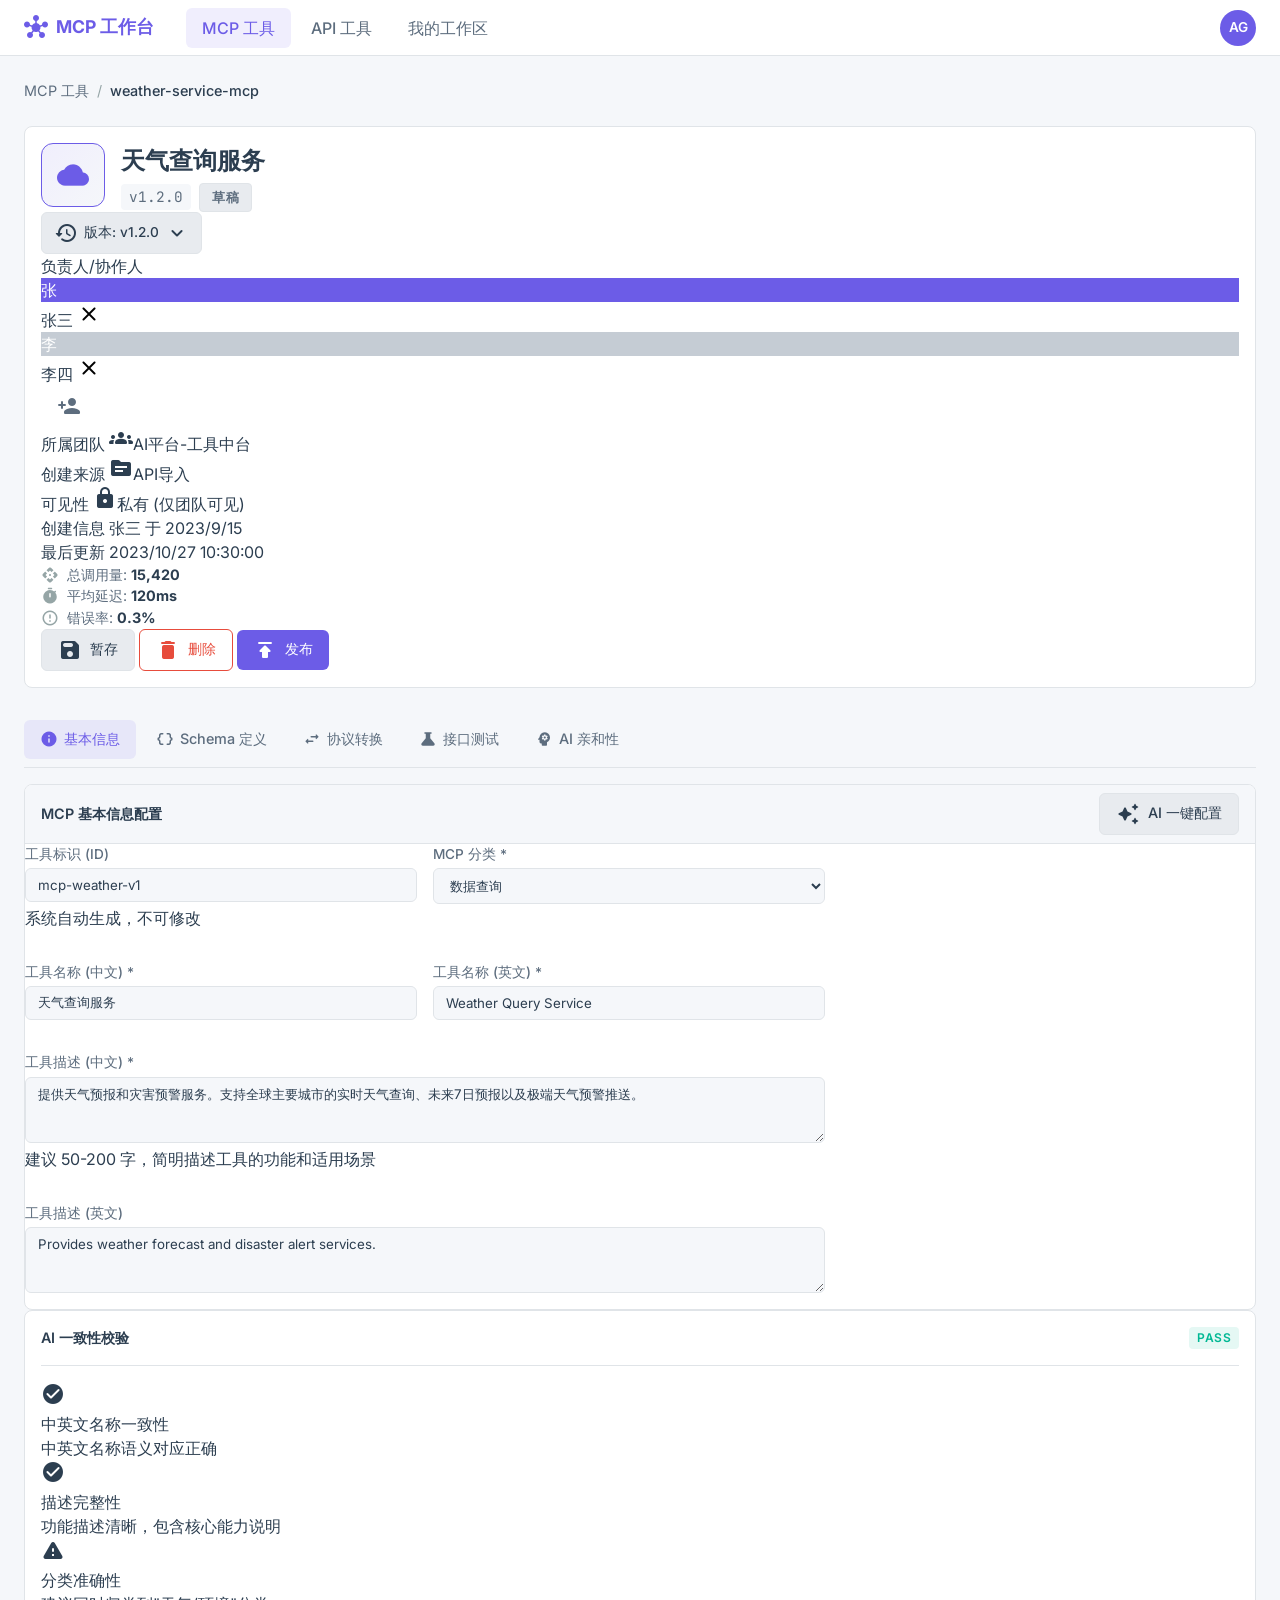
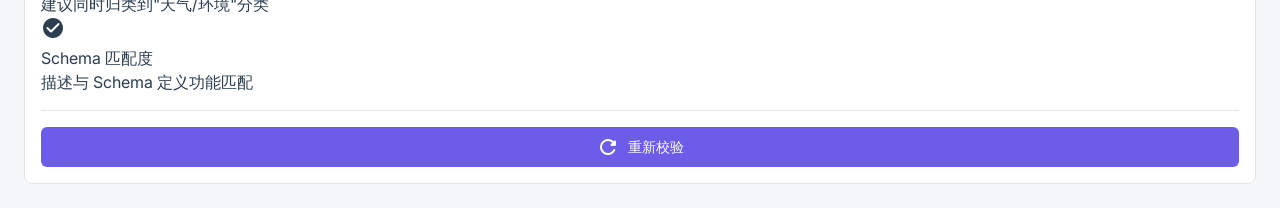
==== commit 6e376580: "Update mcp-workbench-prototype to latest version (merged test tabs & AI config)" ====
--- a/mcp-workbench-prototype/index.html
+++ b/mcp-workbench-prototype/index.html
@@ -145,7 +145,11 @@
             <!-- Level 2 Navigation (Tabs) - No Basic Info Tab -->
             <div class="tabs-container">
                 <nav class="tabs-nav" id="main-tabs">
-                    <button class="tab-btn active" data-tab="schema">
+                    <button class="tab-btn active" data-tab="basic-info">
+                        <span class="material-icons-round">info</span>
+                        基本信息
+                    </button>
+                    <button class="tab-btn" data-tab="schema">
                         <span class="material-icons-round">data_object</span>
                         Schema 定义
                     </button>
@@ -164,7 +168,8 @@
                 </nav>
 
                 <div class="tab-content-area" id="tab-panels">
-                    <div class="tab-panel active" id="panel-schema"></div>
+                    <div class="tab-panel active" id="panel-basic-info"></div>
+                    <div class="tab-panel" id="panel-schema"></div>
                     <div class="tab-panel" id="panel-protocol"></div>
                     <div class="tab-panel" id="panel-interface-test"></div>
                     <div class="tab-panel" id="panel-affinity-test"></div>
@@ -331,6 +336,39 @@
                     onclick="document.getElementById('affinity-case-modal').classList.add('hidden')">取消</button>
                 <button class="btn btn-primary"
                     onclick="alert('用例已保存（模拟）'); document.getElementById('affinity-case-modal').classList.add('hidden')">保存</button>
+            </div>
+        </div>
+    </div>
+
+    <!-- AI Auto Config Modal -->
+    <div class="modal-overlay hidden" id="ai-config-modal">
+        <div class="modal" style="width:550px;">
+            <div class="modal-header">
+                <h3>AI 一键配置</h3>
+                <button class="modal-close"
+                    onclick="document.getElementById('ai-config-modal').classList.add('hidden')"><span
+                        class="material-icons-round">close</span></button>
+            </div>
+            <div class="modal-body">
+                <div class="ai-config-intro">
+                    <span class="material-icons-round"
+                        style="font-size:32px; color:var(--color-primary);">auto_awesome</span>
+                    <p>请使用自然语言描述您的 MCP 工具功能，AI 将自动生成相应的工具名称、分类和描述信息。</p>
+                </div>
+                <div class="input-group">
+                    <label class="input-label">功能描述</label>
+                    <textarea class="input-control" id="ai-config-prompt" rows="5"
+                        placeholder="例如：这是一个天气查询服务，可以查询全球主要城市的实时天气、未来7天预报，支持按城市名称搜索，返回温度、湿度、风速等信息，还能进行极端天气预警推送..."></textarea>
+                    <span class="input-hint">描述越详细，生成的配置越准确</span>
+                </div>
+            </div>
+            <div class="modal-footer">
+                <button class="btn btn-secondary"
+                    onclick="document.getElementById('ai-config-modal').classList.add('hidden')">取消</button>
+                <button class="btn btn-primary"
+                    onclick="alert('AI 配置生成中...（模拟）\n\n已自动填充工具名称、分类和描述字段。'); document.getElementById('ai-config-modal').classList.add('hidden');">
+                    <span class="material-icons-round">auto_fix_high</span> 生成配置
+                </button>
             </div>
         </div>
     </div>
@@ -427,159 +465,101 @@
             const statusInfo = getStatusBadge(mcpData.status);
 
             container.innerHTML = `
-            <div class="overview-grid">
-                <!-- Left Card: Tool Info & Basic Info Form -->
-                <div class="card overview-main">
-                    <div class="overview-header">
-                        <div class="tool-identity">
-                            <div class="tool-icon"><span class="material-icons-round">cloud</span></div>
-                            <div>
-                                <h1 class="tool-name">${mcpData.nameCN || mcpData.name}</h1>
-                                <div class="tool-meta">
-                                    <span class="version">v${mcpData.version}</span>
-                                    <span class="badge badge-lg ${statusInfo.class}">${statusInfo.label}</span>
+            <div class="overview-card-merged card">
+                <!-- Header Row: Icon, Name, Version, Status, Version Dropdown -->
+                <div class="overview-header-compact">
+                    <div class="tool-identity">
+                        <div class="tool-icon"><span class="material-icons-round">cloud</span></div>
+                        <div>
+                            <h1 class="tool-name">${mcpData.nameCN || mcpData.name}</h1>
+                            <div class="tool-meta">
+                                <span class="version">v${mcpData.version}</span>
+                                <span class="badge badge-lg ${statusInfo.class}">${statusInfo.label}</span>
+                            </div>
+                        </div>
+                    </div>
+                    <!-- Version Dropdown -->
+                    <div class="version-dropdown" id="version-dropdown">
+                        <button class="btn btn-secondary version-trigger" id="version-trigger">
+                            <span class="material-icons-round">history</span>
+                            <span>版本: v${mcpData.version}</span>
+                            <span class="material-icons-round">expand_more</span>
+                        </button>
+                        <div class="version-menu hidden" id="version-menu">
+                            ${VERSION_HISTORY.map(v => `
+                                <div class="version-option ${v.isCurrent ? 'current' : ''}" data-version="${v.version}">
+                                    <div class="version-info">
+                                        <span class="version-num">v${v.version}</span>
+                                        <span class="badge ${v.status === 'PUBLISHED' ? 'badge-published' : 'badge-draft'}">${v.status === 'PUBLISHED' ? '已发布' : '草稿'}</span>
+                                    </div>
+                                    <span class="version-date">${v.date}</span>
+                                    ${v.status === 'DRAFT' && !v.isCurrent ? `<button class="version-delete" data-version="${v.version}" title="删除此版本"><span class="material-icons-round">delete</span></button>` : ''}
                                 </div>
-                            </div>
-                        </div>
-                        <!-- Version Dropdown -->
-                        <div class="version-dropdown" id="version-dropdown">
-                            <button class="btn btn-secondary version-trigger" id="version-trigger">
-                                <span class="material-icons-round">history</span>
-                                <span>版本: v${mcpData.version}</span>
-                                <span class="material-icons-round">expand_more</span>
-                            </button>
-                            <div class="version-menu hidden" id="version-menu">
-                                ${VERSION_HISTORY.map(v => `
-                                    <div class="version-option ${v.isCurrent ? 'current' : ''}" data-version="${v.version}">
-                                        <div class="version-info">
-                                            <span class="version-num">v${v.version}</span>
-                                            <span class="badge ${v.status === 'PUBLISHED' ? 'badge-published' : 'badge-draft'}">${v.status === 'PUBLISHED' ? '已发布' : '草稿'}</span>
-                                        </div>
-                                        <span class="version-date">${v.date}</span>
-                                        ${v.status === 'DRAFT' && !v.isCurrent ? `<button class="version-delete" data-version="${v.version}" title="删除此版本"><span class="material-icons-round">delete</span></button>` : ''}
+                            `).join('')}
+                        </div>
+                    </div>
+                </div>
+                
+                <!-- Governance Info (Inline Compact) -->
+                <div class="governance-inline">
+                    <div class="gov-row">
+                        <div class="gov-item-inline">
+                            <span class="gov-label">负责人/协作人</span>
+                            <div class="owner-list-inline" id="owner-list">
+                                ${mcpData.owners.map((o, idx) => `
+                                    <div class="owner-chip-compact editable" data-idx="${idx}">
+                                        <div class="avatar" style="background:${o.role === '负责人' ? 'var(--color-primary)' : 'var(--color-border-hover)'}; color:white;">${o.avatar}</div>
+                                        <span class="owner-name-compact">${o.name}</span>
+                                        <button class="chip-remove-compact" data-idx="${idx}" title="移除">
+                                            <span class="material-icons-round">close</span>
+                                        </button>
                                     </div>
                                 `).join('')}
-                            </div>
-                        </div>
-                    </div>
-                    
-                    <!-- Basic Info Form (Replacing Checklist) -->
-                    <div class="basic-info-inline">
-                        <div class="form-row">
-                            <div class="input-group">
-                                <label class="input-label">工具标识 (ID)</label>
-                                <input type="text" class="input-control" value="${mcpData.id}" disabled style="background:var(--color-bg-app);">
-                            </div>
-                            <div class="input-group">
-                                <label class="input-label">MCP 分类 *</label>
-                                <select class="input-control">
-                                    <option ${mcpData.category1 === '数据查询' ? 'selected' : ''}>数据查询</option>
-                                    <option>内容生成</option>
-                                    <option>系统操作</option>
-                                    <option>通讯协作</option>
-                                    <option>开发工具</option>
-                                    <option>天气/环境</option>
-                                    <option>金融/股票</option>
-                                    <option>地图/位置</option>
-                                </select>
-                            </div>
-                        </div>
-                        <div class="form-row">
-                            <div class="input-group">
-                                <label class="input-label">工具名称 (中文) *</label>
-                                <input type="text" class="input-control" value="${mcpData.nameCN}" placeholder="请输入中文名称">
-                            </div>
-                            <div class="input-group">
-                                <label class="input-label">工具名称 (英文) *</label>
-                                <input type="text" class="input-control" value="${mcpData.nameEN}" placeholder="Enter English name">
-                            </div>
-                        </div>
-                        <div class="input-group">
-                            <label class="input-label">工具描述 (中文) *</label>
-                            <textarea class="input-control" rows="4" placeholder="请输入中文描述">${mcpData.descriptionCN}</textarea>
-                        </div>
-                        <div class="input-group">
-                            <label class="input-label">工具描述 (英文)</label>
-                            <textarea class="input-control" rows="4" placeholder="Enter English description">${mcpData.descriptionEN}</textarea>
-                        </div>
-                    </div>
-
-                    <!-- Stats Summary -->
-                    <div class="status-summary">
-                        <div class="summary-item"><span class="material-icons-round">api</span><span>总调用量: <strong>${mcpData.stats?.totalCalls?.toLocaleString() || 'N/A'}</strong></span></div>
-                        <div class="summary-item"><span class="material-icons-round">timer</span><span>平均延迟: <strong>${mcpData.stats?.avgLatency || 'N/A'}ms</strong></span></div>
-                        <div class="summary-item"><span class="material-icons-round">error_outline</span><span>错误率: <strong>${mcpData.stats?.errorRate || 'N/A'}%</strong></span></div>
-                    </div>
+                                <button class="btn btn-ghost btn-xs add-owner-btn-compact" id="btn-add-owner" title="添加成员">
+                                    <span class="material-icons-round">person_add</span>
+                                </button>
+                            </div>
+                        </div>
+                        <div class="gov-item-inline">
+                            <span class="gov-label">所属团队</span>
+                            <span class="gov-value"><span class="material-icons-round icon-sm">groups</span>${mcpData.team || '未设置'}</span>
+                        </div>
+                        <div class="gov-item-inline">
+                            <span class="gov-label">创建来源</span>
+                            <span class="gov-value"><span class="material-icons-round icon-sm">source</span>${mcpData.source || '手动创建'}</span>
+                        </div>
+                    </div>
+                    <div class="gov-row">
+                        <div class="gov-item-inline">
+                            <span class="gov-label">可见性</span>
+                            <span class="gov-value"><span class="material-icons-round icon-sm">lock</span>私有 (仅团队可见)</span>
+                        </div>
+                        <div class="gov-item-inline">
+                            <span class="gov-label">创建信息</span>
+                            <span class="gov-value">${mcpData.createdBy} 于 ${new Date(mcpData.createdAt).toLocaleDateString('zh-CN')}</span>
+                        </div>
+                        <div class="gov-item-inline">
+                            <span class="gov-label">最后更新</span>
+                            <span class="gov-value">${new Date(mcpData.lastUpdated).toLocaleString('zh-CN')}</span>
+                        </div>
+                    </div>
+                </div>
+
+                <!-- Stats Summary -->
+                <div class="status-summary-compact">
+                    <div class="summary-item"><span class="material-icons-round">api</span><span>总调用量: <strong>${mcpData.stats?.totalCalls?.toLocaleString() || 'N/A'}</strong></span></div>
+                    <div class="summary-item"><span class="material-icons-round">timer</span><span>平均延迟: <strong>${mcpData.stats?.avgLatency || 'N/A'}ms</strong></span></div>
+                    <div class="summary-item"><span class="material-icons-round">error_outline</span><span>错误率: <strong>${mcpData.stats?.errorRate || 'N/A'}%</strong></span></div>
                 </div>
                 
-                <!-- Right Card: Governance -->
-                <div class="card overview-side">
-                    <h3 class="section-title">治理信息</h3>
-                    <div class="gov-item">
-                        <label>负责人 / 协作人</label>
-                        <div class="owner-list" id="owner-list">
-                            ${mcpData.owners.map((o, idx) => `
-                                <div class="owner-chip editable" data-idx="${idx}">
-                                    <div class="avatar" style="background:${o.role === '负责人' ? 'var(--color-primary)' : 'var(--color-border-hover)'}; color:white;">${o.avatar}</div>
-                                    <div class="owner-info">
-                                        <span class="owner-name">${o.name}</span>
-                                        <span class="owner-role">${o.role}</span>
-                                    </div>
-                                    <button class="chip-remove" data-idx="${idx}" title="移除">
-                                        <span class="material-icons-round">close</span>
-                                    </button>
-                                </div>
-                            `).join('')}
-                            <button class="btn btn-ghost btn-sm add-owner-btn" id="btn-add-owner" title="添加成员">
-                                <span class="material-icons-round">person_add</span>
-                            </button>
-                        </div>
-                    </div>
-                    <div class="gov-item">
-                        <label>所属团队</label>
-                        <div class="val" style="display:flex; align-items:center; gap:6px;">
-                            <span class="material-icons-round" style="font-size:16px;">groups</span>
-                            ${mcpData.team || '未设置'}
-                        </div>
-                    </div>
-                    <div class="gov-item">
-                        <label>创建来源</label>
-                        <div class="val" style="display:flex; align-items:center; gap:6px;">
-                            <span class="material-icons-round" style="font-size:16px;">source</span>
-                            ${mcpData.source || '手动创建'}
-                        </div>
-                    </div>
-                    <div class="gov-item"><label>可见性</label><div class="val" style="display:flex; align-items:center; gap:6px;"><span class="material-icons-round" style="font-size:16px;">lock</span>私有 (仅团队可见)</div></div>
-                    <div class="gov-item"><label>创建信息</label><div class="val">${mcpData.createdBy} 于 ${new Date(mcpData.createdAt).toLocaleDateString('zh-CN')}</div></div>
-                    <div class="gov-item"><label>最后更新</label><div class="val">${new Date(mcpData.lastUpdated).toLocaleString('zh-CN')}</div></div>
-                    
-                    <!-- Action Buttons -->
-                    <div class="gov-actions">
-                        <button class="btn btn-secondary" id="btn-save-draft"><span class="material-icons-round">save</span> 保存草稿</button>
-                        <button class="btn btn-secondary" id="btn-validate"><span class="material-icons-round">fact_check</span> 发起校验</button>
-                        <button class="btn btn-primary" id="btn-publish"><span class="material-icons-round">publish</span> 发布</button>
-                        <button class="btn btn-danger" id="btn-delete"><span class="material-icons-round">delete</span> 删除工具</button>
-                    </div>
+                <!-- Action Buttons - Bottom Right -->
+                <div class="card-actions-row">
+                    <button class="btn btn-secondary" id="btn-save-draft"><span class="material-icons-round">save</span> 暂存</button>
+                    <button class="btn btn-danger" id="btn-delete"><span class="material-icons-round">delete</span> 删除</button>
+                    <button class="btn btn-primary" id="btn-publish"><span class="material-icons-round">publish</span> 发布</button>
                 </div>
             </div>
         `;
-
-            // Bind Actions
-            const validateBtn = container.querySelector('#btn-validate');
-            if (validateBtn) {
-                validateBtn.addEventListener('click', () => {
-                    validateBtn.innerHTML = '<span class="material-icons-round spin">sync</span> 校验中...';
-                    validateBtn.disabled = true;
-                    setTimeout(() => {
-                        appState.mcp.status = 'VALIDATING';
-                        renderOverview(container, appState.mcp);
-                        setTimeout(() => {
-                            appState.mcp.status = 'READY';
-                            renderOverview(container, appState.mcp);
-                        }, 3000);
-                    }, 800);
-                });
-            }
 
             // Publish Button - Show Modal
             const publishBtn = container.querySelector('#btn-publish');
@@ -603,14 +583,14 @@
                     setTimeout(() => {
                         saveBtn.innerHTML = '<span class="material-icons-round">check</span> 已保存';
                         setTimeout(() => {
-                            saveBtn.innerHTML = '<span class="material-icons-round">save</span> 保存草稿';
+                            saveBtn.innerHTML = '<span class="material-icons-round">save</span> 暂存';
                         }, 2000);
                     }, 500);
                 });
             }
 
             // Owner management - Remove
-            container.querySelectorAll('.chip-remove').forEach(btn => {
+            container.querySelectorAll('.chip-remove-compact').forEach(btn => {
                 btn.addEventListener('click', (e) => {
                     e.stopPropagation();
                     const idx = parseInt(btn.dataset.idx);
@@ -693,6 +673,113 @@
                 });
             }
         }
+
+        // ============ BASIC INFO MODULE ============
+        function renderBasicInfo(container, mcpData) {
+            container.innerHTML = `
+            <div class="basic-info-layout">
+                <!-- Left Card: Basic Info Form -->
+                <div class="card editor-card">
+                    <div class="card-header">
+                        <h3>MCP 基本信息配置</h3>
+                        <div class="actions">
+                            <button class="btn btn-secondary btn-sm" id="btn-ai-auto-config">
+                                <span class="material-icons-round">auto_awesome</span> AI 一键配置
+                            </button>
+                        </div>
+                    </div>
+                    <div class="basic-info-form">
+                        <div class="form-row">
+                            <div class="input-group">
+                                <label class="input-label">工具标识 (ID)</label>
+                                <input type="text" class="input-control" value="${mcpData.id}" disabled style="background:var(--color-bg-app);">
+                                <span class="input-hint">系统自动生成，不可修改</span>
+                            </div>
+                            <div class="input-group">
+                                <label class="input-label">MCP 分类 *</label>
+                                <select class="input-control" id="basic-info-category">
+                                    <option ${mcpData.category1 === '数据查询' ? 'selected' : ''}>数据查询</option>
+                                    <option ${mcpData.category1 === '内容生成' ? 'selected' : ''}>内容生成</option>
+                                    <option ${mcpData.category1 === '系统操作' ? 'selected' : ''}>系统操作</option>
+                                    <option ${mcpData.category1 === '通讯协作' ? 'selected' : ''}>通讯协作</option>
+                                    <option ${mcpData.category1 === '开发工具' ? 'selected' : ''}>开发工具</option>
+                                    <option ${mcpData.category1 === '天气/环境' ? 'selected' : ''}>天气/环境</option>
+                                    <option ${mcpData.category1 === '金融/股票' ? 'selected' : ''}>金融/股票</option>
+                                    <option ${mcpData.category1 === '地图/位置' ? 'selected' : ''}>地图/位置</option>
+                                </select>
+                            </div>
+                        </div>
+                        <div class="form-row">
+                            <div class="input-group">
+                                <label class="input-label">工具名称 (中文) *</label>
+                                <input type="text" class="input-control" id="basic-info-name-cn" value="${mcpData.nameCN}" placeholder="请输入中文名称">
+                            </div>
+                            <div class="input-group">
+                                <label class="input-label">工具名称 (英文) *</label>
+                                <input type="text" class="input-control" id="basic-info-name-en" value="${mcpData.nameEN}" placeholder="Enter English name">
+                            </div>
+                        </div>
+                        <div class="input-group">
+                            <label class="input-label">工具描述 (中文) *</label>
+                            <textarea class="input-control" id="basic-info-desc-cn" rows="3" placeholder="请输入中文描述">${mcpData.descriptionCN}</textarea>
+                            <span class="input-hint">建议 50-200 字，简明描述工具的功能和适用场景</span>
+                        </div>
+                        <div class="input-group">
+                            <label class="input-label">工具描述 (英文)</label>
+                            <textarea class="input-control" id="basic-info-desc-en" rows="3" placeholder="Enter English description">${mcpData.descriptionEN}</textarea>
+                        </div>
+                    </div>
+                </div>
+                
+                <!-- Right Card: AI Consistency Validation -->
+                <div class="validation-panel card">
+                    <div class="panel-header"><h4>AI 一致性校验</h4><span class="badge badge-ready">PASS</span></div>
+                    <div class="validation-content">
+                        <div class="validation-item pass">
+                            <span class="material-icons-round">check_circle</span>
+                            <div class="validation-info">
+                                <div class="validation-label">中英文名称一致性</div>
+                                <div class="validation-detail">中英文名称语义对应正确</div>
+                            </div>
+                        </div>
+                        <div class="validation-item pass">
+                            <span class="material-icons-round">check_circle</span>
+                            <div class="validation-info">
+                                <div class="validation-label">描述完整性</div>
+                                <div class="validation-detail">功能描述清晰，包含核心能力说明</div>
+                            </div>
+                        </div>
+                        <div class="validation-item warn">
+                            <span class="material-icons-round">warning</span>
+                            <div class="validation-info">
+                                <div class="validation-label">分类准确性</div>
+                                <div class="validation-detail">建议同时归类到"天气/环境"分类</div>
+                            </div>
+                        </div>
+                        <div class="validation-item pass">
+                            <span class="material-icons-round">check_circle</span>
+                            <div class="validation-info">
+                                <div class="validation-label">Schema 匹配度</div>
+                                <div class="validation-detail">描述与 Schema 定义功能匹配</div>
+                            </div>
+                        </div>
+                    </div>
+                    <div class="panel-actions">
+                        <button class="btn btn-primary"><span class="material-icons-round">refresh</span> 重新校验</button>
+                    </div>
+                </div>
+            </div>
+            `;
+
+            // AI Auto Config Modal Trigger
+            const aiConfigBtn = container.querySelector('#btn-ai-auto-config');
+            if (aiConfigBtn) {
+                aiConfigBtn.addEventListener('click', () => {
+                    document.getElementById('ai-config-modal').classList.remove('hidden');
+                });
+            }
+        }
+
 
         // ============ PUBLISH MODAL ============
         function showPublishModal() {
@@ -796,7 +883,6 @@
                         <p>Schema 校验通过，符合发布标准。</p>
                     </div>
                     <div class="panel-actions">
-                        <button class="btn btn-secondary"><span class="material-icons-round">save</span> 保存</button>
                         <button class="btn btn-primary"><span class="material-icons-round">refresh</span> 重新校验</button>
                     </div>
                 </div>
@@ -878,367 +964,96 @@
 
         // ============ INTERFACE TEST MODULE ============
         function renderInterfaceTest(container) {
-            let currentSubTab = 'debug';
+            let currentSubTab = 'cases';
             let cases = [...INTERFACE_TEST_CASES];
 
             const render = () => {
                 let panelContent = '';
-                if (currentSubTab === 'debug') {
+                if (currentSubTab === 'cases') {
+                    const selectedCase = cases[0];
                     panelContent = `
-                    <div class="debug-panel">
-                        <div class="debug-input card">
-                            <h4>请求参数 (MCP Input)</h4>
-                            <div class="editor-wrapper">
-<pre class="code-editor" contenteditable="true">{
-  "city": "北京",
-  "units": "metric"
-}</pre>
-                            </div>
-                            <div class="debug-actions">
-                                <select class="input-control" style="width:120px;"><option>Test 环境</option><option>Prod 环境</option></select>
-                                <button class="btn btn-primary"><span class="material-icons-round">send</span> 发送请求</button>
-                            </div>
-                        </div>
-                        <div class="debug-output card">
-                            <h4>响应结果 (MCP Output)</h4>
-                            <div class="editor-wrapper output">
-<pre class="code-output">{
-  "temperature": 22,
-  "conditions": "晴",
-  "humidity": 45
-}
-
-// 耗时: 98ms | 状态: 200 OK</pre>
-                            </div>
-                        </div>
-                    </div>
-                `;
-                } else if (currentSubTab === 'cases') {
-                    const selectedCase = cases[0]; // Default to first case
-                    panelContent = `
-                    <div class="cases-panel with-detail">
-                        <div class="cases-list">
-                            <div class="toolbar">
-                                <div class="toolbar-left">
-                                    <input type="text" class="input-control" placeholder="搜索用例..." style="width:160px;">
-                                    <select class="input-control" style="width:100px;"><option value="">所有分类</option><option>功能测试</option><option>异常测试</option><option>安全测试</option></select>
-                                    <select class="input-control" style="width:100px;"><option value="">所有测试集</option><option>冒烟测试</option><option>边界测试</option><option>安全测试</option><option>国际化测试</option></select>
-                                    <select class="input-control" style="width:90px;"><option value="">所有环境</option><option>test</option><option>prod</option></select>
-                                    <select class="input-control" style="width:90px;"><option value="">所有结果</option><option>PASS</option><option>FAIL</option></select>
+                    <div class="merged-test-panel">
+                        <div class="debug-section card">
+                            <div class="debug-header"><h4><span class="material-icons-round">bug_report</span> 单次调试</h4><button class="btn btn-secondary btn-sm" id="btn-save-as-case"><span class="material-icons-round">save</span> 保存为用例</button></div>
+                            <div class="debug-row">
+                                <div class="debug-input-compact">
+                                    <div class="editor-wrapper"><pre class="code-editor" contenteditable="true">{ "city": "北京", "units": "metric" }</pre></div>
+                                    <div class="debug-actions-inline"><select class="input-control" style="width:100px;"><option>Test</option><option>Prod</option></select><button class="btn btn-primary"><span class="material-icons-round">send</span> 发送</button></div>
                                 </div>
-                                <div class="toolbar-right">
-                                    <button class="btn btn-secondary" title="批量导入"><span class="material-icons-round">upload_file</span> 导入</button>
-                                    <button class="btn btn-secondary" title="批量导出"><span class="material-icons-round">download</span> 导出</button>
-                                    <button class="btn btn-primary" id="btn-add-interface-case"><span class="material-icons-round">add</span> 新增用例</button>
-                                </div>
-                            </div>
-                            <div class="card" style="padding:0; overflow:hidden;">
-                                <table class="data-table selectable" id="interface-cases-table">
-                                    <thead><tr><th style="width:40px;"><input type="checkbox"></th><th>ID</th><th>用例名称</th><th>分类</th><th>结果</th><th>耗时</th></tr></thead>
-                                    <tbody>
-                                        ${cases.map((c, idx) => `
-                                            <tr class="case-row ${idx === 0 ? 'selected' : ''}" data-idx="${idx}">
-                                                <td><input type="checkbox"></td>
-                                                <td><code>${c.id}</code></td>
-                                                <td style="font-weight:500;">${c.name}</td>
-                                                <td><span class="badge badge-draft">${c.category}</span></td>
-                                                <td><span class="status-chip ${c.status === 'PASS' ? 'pass' : 'fail'}"><span class="material-icons-round">${c.status === 'PASS' ? 'check_circle' : 'cancel'}</span>${c.status === 'PASS' ? '通过' : '失败'}</span></td>
-                                                <td><code>${c.latency}ms</code></td>
-                                            </tr>
-                                        `).join('')}
-                                    </tbody>
-                                </table>
-                            </div>
-                        </div>
-                        <div class="case-detail card" id="interface-case-detail">
-                            <h4>用例详情</h4>
-                            <div class="detail-content">
-                                <div class="detail-item"><label>用例名称</label><div class="val">${selectedCase.name}</div></div>
-                                <div class="detail-item"><label>用例分类</label><div class="val"><span class="badge badge-draft">${selectedCase.category}</span></div></div>
-                                <div class="detail-item"><label>所属测试集</label><div class="val">${selectedCase.testSuite}</div></div>
-                                <div class="detail-item"><label>预期结果</label><div class="val">${selectedCase.expectedResult}</div></div>
-                                <div class="detail-item"><label>执行环境</label><div class="val">${selectedCase.env}</div></div>
-                                <div class="detail-item"><label>最近执行</label><div class="val">${selectedCase.lastRun}</div></div>
-                            </div>
-                            <div class="detail-actions">
-                                <button class="btn btn-secondary" id="btn-edit-interface-case"><span class="material-icons-round">edit</span> 编辑</button>
-                                <button class="btn btn-danger"><span class="material-icons-round">delete</span> 删除</button>
-                            </div>
-                        </div>
-                    </div>
-                `;
+                                <div class="debug-output-compact"><pre class="code-output">{ "temperature": 22, "conditions": "晴" }
+// 98ms | 200 OK</pre></div>
+                            </div>
+                        </div>
+                        <div class="cases-section">
+                            <div class="toolbar"><div class="toolbar-left"><input type="text" class="input-control" placeholder="搜索..." style="width:120px;"><select class="input-control" style="width:90px;"><option value="">分类</option><option>功能</option><option>异常</option></select></div><div class="toolbar-right"><button class="btn btn-secondary btn-sm"><span class="material-icons-round">upload_file</span></button><button class="btn btn-primary btn-sm" id="btn-add-interface-case"><span class="material-icons-round">add</span> 新增</button></div></div>
+                            <div class="card" style="padding:0; overflow:hidden;"><table class="data-table selectable"><thead><tr><th style="width:40px;"><input type="checkbox"></th><th>ID</th><th>用例名称</th><th>分类</th><th>结果</th><th>耗时</th></tr></thead><tbody>${cases.map((c, i) => `<tr class="case-row ${i === 0 ? 'selected' : ''}"><td><input type="checkbox"></td><td><code>${c.id}</code></td><td>${c.name}</td><td><span class="badge badge-draft">${c.category}</span></td><td><span class="status-chip ${c.status === 'PASS' ? 'pass' : 'fail'}"><span class="material-icons-round">${c.status === 'PASS' ? 'check_circle' : 'cancel'}</span>${c.status === 'PASS' ? '通过' : '失败'}</span></td><td><code>${c.latency}ms</code></td></tr>`).join('')}</tbody></table></div>
+                        </div>
+                    </div>`;
                 } else if (currentSubTab === 'batch') {
                     panelContent = `
-                    <div class="batch-panel">
-                        <div class="batch-config card">
-                            <h4>执行配置</h4>
-                            <div class="config-grid">
-                                <div class="input-group"><label class="input-label">选择用例集</label><select class="input-control"><option>全部用例 (${cases.length})</option><option>冒烟测试 Suite</option></select></div>
-                                <div class="input-group"><label class="input-label">执行环境</label><select class="input-control"><option>Test 环境</option><option>Prod 环境</option></select></div>
-                                <div class="input-group"><label class="input-label">执行方式</label><select class="input-control"><option>后台异步 (推荐)</option><option>前台同步</option></select></div>
-                            </div>
-                            <div class="batch-actions"><button class="btn btn-primary btn-lg" id="btn-start-batch"><span class="material-icons-round">play_arrow</span> 开始批量执行</button></div>
-                        </div>
-                        <div class="progress-area" id="batch-progress" style="display:none;">
-                            <div class="progress-header"><span class="material-icons-round spin">sync</span><span>批量执行中...</span></div>
-                            <div class="progress-bar-container"><div class="progress-bar-fill" style="width: 0%"></div></div>
-                            <div class="progress-stats"><span>0 / ${cases.length} 完成</span></div>
-                        </div>
-                    </div>
-                `;
-                } else if (currentSubTab === 'history') {
-                    panelContent = `
-                    <div class="history-panel">
-                        <div class="card" style="padding:0; overflow:hidden;">
-                            <table class="data-table">
-                                <thead><tr><th>执行 ID</th><th>触发方式</th><th>用例数</th><th>成功率</th><th>平均耗时</th><th>执行时间</th><th>执行人</th><th>操作</th></tr></thead>
-                                <tbody>
-                                    ${INTERFACE_TEST_HISTORY.map(h => `
-                                        <tr>
-                                            <td><code>${h.runId}</code></td>
-                                            <td>${h.trigger}</td>
-                                            <td>${h.caseCount}</td>
-                                            <td><span class="rate-chip ${h.successRate >= 95 ? 'good' : h.successRate >= 80 ? 'warn' : 'bad'}">${h.successRate}%</span></td>
-                                            <td><code>${h.avgLatency}ms</code></td>
-                                            <td>${h.startTime}</td>
-                                            <td>${h.user}</td>
-                                            <td><button class="btn btn-ghost btn-sm"><span class="material-icons-round">description</span></button></td>
-                                        </tr>
-                                    `).join('')}
-                                </tbody>
-                            </table>
-                        </div>
-                    </div>
-                `;
+                    <div class="batch-panel-merged">
+                        <div class="batch-config card"><h4>批量执行配置</h4><div class="config-grid"><div class="input-group"><label class="input-label">用例集</label><select class="input-control"><option>全部 (${cases.length})</option></select></div><div class="input-group"><label class="input-label">环境</label><select class="input-control"><option>Test</option><option>Prod</option></select></div></div><div class="batch-actions"><button class="btn btn-primary" id="btn-start-batch"><span class="material-icons-round">play_arrow</span> 开始执行</button></div><div class="progress-area" id="batch-progress" style="display:none;"><div class="progress-header"><span class="material-icons-round spin">sync</span><span>执行中...</span></div><div class="progress-bar-container"><div class="progress-bar-fill" style="width:0%"></div></div></div></div>
+                        <div class="history-section"><h4>历史记录</h4><div class="card" style="padding:0; overflow:hidden;"><table class="data-table"><thead><tr><th>ID</th><th>触发</th><th>用例数</th><th>成功率</th><th>时间</th></tr></thead><tbody>${INTERFACE_TEST_HISTORY.map(h => `<tr><td><code>${h.runId}</code></td><td>${h.trigger}</td><td>${h.caseCount}</td><td><span class="rate-chip ${h.successRate >= 95 ? 'good' : h.successRate >= 80 ? 'warn' : 'bad'}">${h.successRate}%</span></td><td>${h.startTime}</td></tr>`).join('')}</tbody></table></div></div>
+                    </div>`;
                 }
-
-                container.innerHTML = `
-                <div class="module-container">
-                    <div class="sub-tabs">
-                        <button class="sub-tab ${currentSubTab === 'debug' ? 'active' : ''}" data-subtab="debug"><span class="material-icons-round">bug_report</span> 即时调试</button>
-                        <button class="sub-tab ${currentSubTab === 'cases' ? 'active' : ''}" data-subtab="cases"><span class="material-icons-round">list_alt</span> 测试用例</button>
-                        <button class="sub-tab ${currentSubTab === 'batch' ? 'active' : ''}" data-subtab="batch"><span class="material-icons-round">play_circle</span> 批量执行</button>
-                        <button class="sub-tab ${currentSubTab === 'history' ? 'active' : ''}" data-subtab="history"><span class="material-icons-round">history</span> 历史记录</button>
-                    </div>
-                    <div class="sub-panel">${panelContent}</div>
-                </div>
-            `;
-
-                container.querySelectorAll('.sub-tab').forEach(tab => {
-                    tab.addEventListener('click', () => { currentSubTab = tab.dataset.subtab; render(); });
-                });
-
+                container.innerHTML = `<div class="module-container"><div class="sub-tabs"><button class="sub-tab ${currentSubTab === 'cases' ? 'active' : ''}" data-subtab="cases"><span class="material-icons-round">list_alt</span> 测试用例</button><button class="sub-tab ${currentSubTab === 'batch' ? 'active' : ''}" data-subtab="batch"><span class="material-icons-round">play_circle</span> 批量测试</button></div><div class="sub-panel">${panelContent}</div></div>`;
+                container.querySelectorAll('.sub-tab').forEach(tab => tab.addEventListener('click', () => { currentSubTab = tab.dataset.subtab; render(); }));
                 const batchBtn = container.querySelector('#btn-start-batch');
-                if (batchBtn) {
-                    batchBtn.addEventListener('click', () => {
-                        const progressArea = container.querySelector('#batch-progress');
-                        const fill = progressArea.querySelector('.progress-bar-fill');
-                        progressArea.style.display = 'block';
-                        let width = 0;
-                        const interval = setInterval(() => {
-                            width += 20;
-                            fill.style.width = width + '%';
-                            if (width >= 100) {
-                                clearInterval(interval);
-                                setTimeout(() => { alert('批量执行完成！成功率: 86.7%'); currentSubTab = 'history'; render(); }, 500);
-                            }
-                        }, 300);
-                    });
-                }
-
-                // Interface Test Modal Triggers
-                const addInterfaceCaseBtn = container.querySelector('#btn-add-interface-case');
-                if (addInterfaceCaseBtn) {
-                    addInterfaceCaseBtn.addEventListener('click', () => {
-                        document.getElementById('interface-modal-title').textContent = '新增接口测试用例';
-                        document.getElementById('if-case-name').value = '';
-                        document.getElementById('if-case-expected').value = '';
-                        document.getElementById('if-case-params').value = '';
-                        document.getElementById('interface-case-modal').classList.remove('hidden');
-                    });
-                }
-
-                const editInterfaceCaseBtn = container.querySelector('#btn-edit-interface-case');
-                if (editInterfaceCaseBtn) {
-                    editInterfaceCaseBtn.addEventListener('click', () => {
-                        const selectedCase = cases[0]; // Use first case as example
-                        document.getElementById('interface-modal-title').textContent = '编辑接口测试用例';
-                        document.getElementById('if-case-name').value = selectedCase.name;
-                        document.getElementById('if-case-expected').value = selectedCase.expectedResult;
-                        document.getElementById('if-case-params').value = '{"city": "北京"}';
-                        document.getElementById('interface-case-modal').classList.remove('hidden');
-                    });
-                }
+                if (batchBtn) { batchBtn.addEventListener('click', () => { const p = container.querySelector('#batch-progress'); const f = p.querySelector('.progress-bar-fill'); p.style.display = 'block'; let w = 0; const i = setInterval(() => { w += 20; f.style.width = w + '%'; if (w >= 100) { clearInterval(i); setTimeout(() => { alert('完成！'); render(); }, 500); } }, 300); }); }
+                const addBtn = container.querySelector('#btn-add-interface-case');
+                if (addBtn) { addBtn.addEventListener('click', () => { document.getElementById('interface-modal-title').textContent = '新增用例'; document.getElementById('if-case-name').value = ''; document.getElementById('interface-case-modal').classList.remove('hidden'); }); }
+                const saveBtn = container.querySelector('#btn-save-as-case');
+                if (saveBtn) { saveBtn.addEventListener('click', () => { document.getElementById('interface-modal-title').textContent = '保存为用例'; document.getElementById('if-case-name').value = '调试用例'; document.getElementById('interface-case-modal').classList.remove('hidden'); }); }
             };
             render();
         }
 
         // ============ AFFINITY TEST MODULE ============
         function renderAffinityTest(container) {
-            let currentSubTab = 'debug';
+            let currentSubTab = 'cases';
 
             const render = () => {
                 let panelContent = '';
-                if (currentSubTab === 'debug') {
+                if (currentSubTab === 'cases') {
+                    const selectedCase = AFFINITY_TEST_CASES[0];
                     panelContent = `
-                    <div class="affinity-debug">
-                        <div class="prompt-input card">
-                            <h4>输入自然语言指令</h4>
-                            <textarea class="input-control prompt-textarea" placeholder="例如：帮我查一下明天上海的天气预报"></textarea>
-                            <div class="prompt-actions">
-                                <select class="input-control" style="width:180px;"><option>GPT-4-Turbo</option><option>GPT-4</option><option>Claude-3</option></select>
-                                <button class="btn btn-primary"><span class="material-icons-round">send</span> 测试亲和性</button>
-                            </div>
-                        </div>
-                        <div class="affinity-result card">
-                            <h4>评测结果</h4>
-                            <div class="result-grid">
-                                <div class="result-item"><label>是否命中 MCP</label><div class="result-value hit"><span class="material-icons-round">check_circle</span> 是</div></div>
-                                <div class="result-item"><label>生成的 MCP Input</label><pre class="result-code">{ "city": "上海", "date": "tomorrow" }</pre></div>
-                                <div class="result-item"><label>参数完整率</label><div class="result-value"><div class="mini-progress"><div class="mini-fill" style="width:80%"></div></div><span>80%</span></div></div>
-                                <div class="result-item"><label>综合评分</label><div class="result-value score"><span class="score-num">4.5</span> / 5.0</div></div>
-                            </div>
-                        </div>
-                    </div>
-                `;
-                } else if (currentSubTab === 'cases') {
-                    const selectedCase = AFFINITY_TEST_CASES[0]; // Default to first case
-                    panelContent = `
-                    <div class="cases-panel with-detail">
-                        <div class="cases-list">
-                            <div class="toolbar">
-                                <div class="toolbar-left">
-                                    <input type="text" class="input-control" placeholder="搜索用例..." style="width:140px;">
-                                    <select class="input-control" style="width:100px;"><option value="">所有分类</option><option>基础场景</option><option>复杂场景</option><option>边界场景</option><option>负向测试</option></select>
-                                    <select class="input-control" style="width:100px;"><option value="">所有测试集</option><option>核心用例</option><option>扩展用例</option><option>边界用例</option><option>负向用例</option></select>
-                                    <select class="input-control" style="width:90px;"><option value="">命中状态</option><option>命中</option><option>未命中</option></select>
-                                    <select class="input-control" style="width:90px;"><option value="">所有结果</option><option>PASS</option><option>WARN</option><option>FAIL</option></select>
+                    <div class="merged-test-panel">
+                        <div class="debug-section card">
+                            <div class="debug-header"><h4><span class="material-icons-round">chat</span> 单次调试</h4><button class="btn btn-secondary btn-sm" id="btn-save-affinity-case"><span class="material-icons-round">save</span> 保存为用例</button></div>
+                            <div class="affinity-debug-row">
+                                <div class="prompt-input-compact">
+                                    <textarea class="input-control" placeholder="输入自然语言指令，如：帮我查一下明天上海的天气预报" rows="2"></textarea>
+                                    <div class="debug-actions-inline">
+                                        <select class="input-control" style="width:140px;"><option>GPT-4-Turbo</option><option>Claude-3</option></select>
+                                        <button class="btn btn-primary"><span class="material-icons-round">send</span> 测试</button>
+                                    </div>
                                 </div>
-                                <div class="toolbar-right">
-                                    <button class="btn btn-secondary" title="批量导入"><span class="material-icons-round">upload_file</span> 导入</button>
-                                    <button class="btn btn-secondary" title="批量导出"><span class="material-icons-round">download</span> 导出</button>
-                                    <button class="btn btn-primary" id="btn-add-affinity-case"><span class="material-icons-round">add</span> 新增用例</button>
+                                <div class="affinity-result-compact">
+                                    <div class="result-row"><span class="label">命中:</span><span class="badge badge-ready">是</span></div>
+                                    <div class="result-row"><span class="label">评分:</span><span class="score-badge good">4.5</span></div>
+                                    <div class="result-row"><span class="label">输出:</span><code>{"city":"上海"}</code></div>
                                 </div>
                             </div>
-                            <div class="card" style="padding:0; overflow:hidden;">
-                                <table class="data-table selectable" id="affinity-cases-table">
-                                    <thead><tr><th style="width:40px;"><input type="checkbox"></th><th>ID</th><th>用例名称</th><th>分类</th><th>命中?</th><th>得分</th></tr></thead>
-                                    <tbody>
-                                        ${AFFINITY_TEST_CASES.map((c, idx) => `
-                                            <tr class="case-row ${idx === 0 ? 'selected' : ''}" data-idx="${idx}">
-                                                <td><input type="checkbox"></td>
-                                                <td><code>${c.id}</code></td>
-                                                <td style="font-weight:500;">${c.name}</td>
-                                                <td><span class="badge badge-draft">${c.category}</span></td>
-                                                <td>${c.hit ? '<span class="badge badge-ready">是</span>' : '<span class="badge badge-offline">否</span>'}</td>
-                                                <td><span class="score-badge ${c.score >= 4.5 ? 'good' : c.score >= 3.5 ? 'warn' : 'bad'}">${c.score}</span></td>
-                                            </tr>
-                                        `).join('')}
-                                    </tbody>
-                                </table>
-                            </div>
-                        </div>
-                        <div class="case-detail card" id="affinity-case-detail">
-                            <h4>用例详情</h4>
-                            <div class="detail-content">
-                                <div class="detail-item"><label>用例名称</label><div class="val">${selectedCase.name}</div></div>
-                                <div class="detail-item"><label>Prompt</label><div class="val" style="font-style:italic;">"${selectedCase.prompt}"</div></div>
-                                <div class="detail-item"><label>用例分类</label><div class="val"><span class="badge badge-draft">${selectedCase.category}</span></div></div>
-                                <div class="detail-item"><label>所属测试集</label><div class="val">${selectedCase.testSuite}</div></div>
-                                <div class="detail-item"><label>预期结果</label><div class="val">${selectedCase.expectedResult}</div></div>
-                                <div class="detail-item"><label>评分</label><div class="val"><span class="score-badge ${selectedCase.score >= 4.5 ? 'good' : selectedCase.score >= 3.5 ? 'warn' : 'bad'}">${selectedCase.score}</span></div></div>
-                            </div>
-                            <div class="detail-actions">
-                                <button class="btn btn-secondary" id="btn-edit-affinity-case"><span class="material-icons-round">edit</span> 编辑</button>
-                                <button class="btn btn-danger"><span class="material-icons-round">delete</span> 删除</button>
-                            </div>
-                        </div>
-                    </div>
-                `;
+                        </div>
+                        <div class="cases-section">
+                            <div class="toolbar"><div class="toolbar-left"><input type="text" class="input-control" placeholder="搜索..." style="width:120px;"><select class="input-control" style="width:90px;"><option value="">分类</option><option>基础</option><option>复杂</option></select></div><div class="toolbar-right"><button class="btn btn-secondary btn-sm"><span class="material-icons-round">upload_file</span></button><button class="btn btn-primary btn-sm" id="btn-add-affinity-case"><span class="material-icons-round">add</span> 新增</button></div></div>
+                            <div class="card" style="padding:0; overflow:hidden;"><table class="data-table selectable"><thead><tr><th style="width:40px;"><input type="checkbox"></th><th>ID</th><th>用例名称</th><th>分类</th><th>命中</th><th>得分</th></tr></thead><tbody>${AFFINITY_TEST_CASES.map((c, i) => `<tr class="case-row ${i === 0 ? 'selected' : ''}"><td><input type="checkbox"></td><td><code>${c.id}</code></td><td>${c.name}</td><td><span class="badge badge-draft">${c.category}</span></td><td>${c.hit ? '<span class="badge badge-ready">是</span>' : '<span class="badge badge-offline">否</span>'}</td><td><span class="score-badge ${c.score >= 4.5 ? 'good' : c.score >= 3.5 ? 'warn' : 'bad'}">${c.score}</span></td></tr>`).join('')}</tbody></table></div>
+                        </div>
+                    </div>`;
                 } else if (currentSubTab === 'batch') {
                     panelContent = `
-                    <div class="batch-panel">
-                        <div class="batch-config card">
-                            <h4>批量评测配置</h4>
-                            <div class="config-grid">
-                                <div class="input-group"><label class="input-label">选择用例集</label><select class="input-control"><option>全部用例 (${AFFINITY_TEST_CASES.length})</option></select></div>
-                                <div class="input-group"><label class="input-label">LLM 版本</label><select class="input-control"><option>GPT-4-Turbo</option><option>GPT-4</option></select></div>
-                                <div class="input-group"><label class="input-label">执行轮次</label><select class="input-control"><option>1 轮</option><option>3 轮 (推荐)</option></select></div>
-                            </div>
-                            <div class="batch-actions"><button class="btn btn-primary btn-lg"><span class="material-icons-round">psychology</span> 开始批量评测</button></div>
-                        </div>
-                        <div class="stats-preview">
-                            <div class="stat-card card"><div class="stat-label">平均得分</div><div class="stat-value primary">4.8 <small>/ 5.0</small></div></div>
-                            <div class="stat-card card"><div class="stat-label">命中率</div><div class="stat-value success">96%</div></div>
-                            <div class="stat-card card"><div class="stat-label">参数完整率</div><div class="stat-value">88%</div></div>
-                            <div class="stat-card card"><div class="stat-label">调用成功率</div><div class="stat-value success">100%</div></div>
-                        </div>
-                    </div>
-                `;
-                } else if (currentSubTab === 'history') {
-                    panelContent = `
-                    <div class="history-panel">
-                        <div class="card" style="padding:0; overflow:hidden;">
-                            <table class="data-table">
-                                <thead><tr><th>执行 ID</th><th>LLM 版本</th><th>用例数</th><th>平均分</th><th>命中率</th><th>执行时间</th><th>操作</th></tr></thead>
-                                <tbody>
-                                    ${AFFINITY_TEST_HISTORY.map(h => `
-                                        <tr>
-                                            <td><code>${h.runId}</code></td>
-                                            <td>${h.llmVersion}</td>
-                                            <td>${h.caseCount}</td>
-                                            <td><span class="score-badge good">${h.avgScore}</span></td>
-                                            <td>${h.hitRate}%</td>
-                                            <td>${h.startTime}</td>
-                                            <td><button class="btn btn-ghost btn-sm"><span class="material-icons-round">description</span></button></td>
-                                        </tr>
-                                    `).join('')}
-                                </tbody>
-                            </table>
-                        </div>
-                    </div>
-                `;
+                    <div class="batch-panel-merged">
+                        <div class="batch-config card"><h4>批量评测配置</h4><div class="config-grid"><div class="input-group"><label class="input-label">用例集</label><select class="input-control"><option>全部 (${AFFINITY_TEST_CASES.length})</option></select></div><div class="input-group"><label class="input-label">LLM</label><select class="input-control"><option>GPT-4-Turbo</option><option>Claude-3</option></select></div></div><div class="batch-actions"><button class="btn btn-primary"><span class="material-icons-round">psychology</span> 开始评测</button></div></div>
+                        <div class="stats-preview"><div class="stat-card card"><div class="stat-label">平均分</div><div class="stat-value primary">4.8</div></div><div class="stat-card card"><div class="stat-label">命中率</div><div class="stat-value success">96%</div></div></div>
+                        <div class="history-section"><h4>历史记录</h4><div class="card" style="padding:0; overflow:hidden;"><table class="data-table"><thead><tr><th>ID</th><th>LLM</th><th>用例数</th><th>平均分</th><th>时间</th></tr></thead><tbody>${AFFINITY_TEST_HISTORY.map(h => `<tr><td><code>${h.runId}</code></td><td>${h.llmVersion}</td><td>${h.caseCount}</td><td><span class="score-badge good">${h.avgScore}</span></td><td>${h.startTime}</td></tr>`).join('')}</tbody></table></div></div>
+                    </div>`;
                 }
-
-                container.innerHTML = `
-                <div class="module-container">
-                    <div class="sub-tabs">
-                        <button class="sub-tab ${currentSubTab === 'debug' ? 'active' : ''}" data-subtab="debug"><span class="material-icons-round">chat</span> 单句调试</button>
-                        <button class="sub-tab ${currentSubTab === 'cases' ? 'active' : ''}" data-subtab="cases"><span class="material-icons-round">list_alt</span> 测试用例</button>
-                        <button class="sub-tab ${currentSubTab === 'batch' ? 'active' : ''}" data-subtab="batch"><span class="material-icons-round">psychology</span> 批量评测</button>
-                        <button class="sub-tab ${currentSubTab === 'history' ? 'active' : ''}" data-subtab="history"><span class="material-icons-round">history</span> 历史报告</button>
-                    </div>
-                    <div class="sub-panel">${panelContent}</div>
-                </div>
-            `;
-
-                container.querySelectorAll('.sub-tab').forEach(tab => {
-                    tab.addEventListener('click', () => { currentSubTab = tab.dataset.subtab; render(); });
-                });
-
-                // Affinity Test Modal Triggers
-                const addAffinityCaseBtn = container.querySelector('#btn-add-affinity-case');
-                if (addAffinityCaseBtn) {
-                    addAffinityCaseBtn.addEventListener('click', () => {
-                        document.getElementById('affinity-modal-title').textContent = '新增 AI 亲和性用例';
-                        document.getElementById('af-case-name').value = '';
-                        document.getElementById('af-case-prompt').value = '';
-                        document.getElementById('af-case-expected').value = '';
-                        document.getElementById('affinity-case-modal').classList.remove('hidden');
-                    });
-                }
-
-                const editAffinityCaseBtn = container.querySelector('#btn-edit-affinity-case');
-                if (editAffinityCaseBtn) {
-                    editAffinityCaseBtn.addEventListener('click', () => {
-                        const selectedCase = AFFINITY_TEST_CASES[0]; // Use first case as example
-                        document.getElementById('affinity-modal-title').textContent = '编辑 AI 亲和性用例';
-                        document.getElementById('af-case-name').value = selectedCase.name;
-                        document.getElementById('af-case-prompt').value = selectedCase.prompt;
-                        document.getElementById('af-case-expected').value = selectedCase.expectedResult;
-                        document.getElementById('affinity-case-modal').classList.remove('hidden');
-                    });
-                }
+                container.innerHTML = `<div class="module-container"><div class="sub-tabs"><button class="sub-tab ${currentSubTab === 'cases' ? 'active' : ''}" data-subtab="cases"><span class="material-icons-round">list_alt</span> 测试用例</button><button class="sub-tab ${currentSubTab === 'batch' ? 'active' : ''}" data-subtab="batch"><span class="material-icons-round">psychology</span> 批量测试</button></div><div class="sub-panel">${panelContent}</div></div>`;
+                container.querySelectorAll('.sub-tab').forEach(tab => tab.addEventListener('click', () => { currentSubTab = tab.dataset.subtab; render(); }));
+                const addBtn = container.querySelector('#btn-add-affinity-case');
+                if (addBtn) { addBtn.addEventListener('click', () => { document.getElementById('affinity-modal-title').textContent = '新增用例'; document.getElementById('af-case-name').value = ''; document.getElementById('affinity-case-modal').classList.remove('hidden'); }); }
+                const saveBtn = container.querySelector('#btn-save-affinity-case');
+                if (saveBtn) { saveBtn.addEventListener('click', () => { document.getElementById('affinity-modal-title').textContent = '保存为用例'; document.getElementById('af-case-name').value = '调试用例'; document.getElementById('affinity-case-modal').classList.remove('hidden'); }); }
             };
             render();
         }
@@ -1248,8 +1063,8 @@
             // Render Overview
             renderOverview(document.getElementById('overview-area'), appState.mcp);
 
-            // Render default tab (Schema)
-            renderSchema(document.getElementById('panel-schema'));
+            // Render default tab (Basic Info)
+            renderBasicInfo(document.getElementById('panel-basic-info'), appState.mcp);
 
             // Tab switching
             document.querySelectorAll('.tab-btn').forEach(tab => {
@@ -1265,6 +1080,7 @@
                     const panel = document.getElementById(`panel-${target}`);
                     if (panel.childElementCount === 0) {
                         switch (target) {
+                            case 'basic-info': renderBasicInfo(panel, appState.mcp); break;
                             case 'schema': renderSchema(panel); break;
                             case 'protocol': renderProtocol(panel); break;
                             case 'interface-test': renderInterfaceTest(panel); break;
--- a/mcp-workbench-prototype/css/modules/testing.css
+++ b/mcp-workbench-prototype/css/modules/testing.css
@@ -6,40 +6,51 @@
     flex-direction: column;
 }
 
-/* Sub Tabs */
+/* Sub Tabs - Smaller, underline style for clear hierarchy */
 .sub-tabs {
     display: flex;
+    gap: 0;
+    padding: 0;
+    border-bottom: 2px solid var(--color-border);
+    margin-bottom: var(--space-lg);
+    background: transparent;
+}
+
+.sub-tab {
+    display: flex;
+    align-items: center;
     gap: 4px;
-    padding: 0 0 var(--space-md) 0;
-    border-bottom: 1px solid var(--color-border);
-    margin-bottom: var(--space-md);
-}
-
-.sub-tab {
-    display: flex;
-    align-items: center;
-    gap: 6px;
-    padding: 8px 16px;
-    border-radius: var(--radius-sm);
-    font-size: 0.9rem;
+    padding: 10px 16px;
+    border-radius: 0;
+    font-size: 0.85rem;
     font-weight: 500;
-    color: var(--text-secondary);
+    color: var(--text-tertiary);
     background: transparent;
     transition: var(--transition-fast);
+    border-bottom: 2px solid transparent;
+    margin-bottom: -2px;
+    position: relative;
 }
 
 .sub-tab:hover {
-    background: var(--color-bg-surface-hover);
+    background: transparent;
     color: var(--text-primary);
 }
 
 .sub-tab.active {
-    background: var(--color-primary-light);
+    background: transparent;
     color: var(--color-primary);
+    border-bottom-color: var(--color-primary);
+    font-weight: 600;
 }
 
 .sub-tab .material-icons-round {
-    font-size: 18px;
+    font-size: 16px;
+    opacity: 0.8;
+}
+
+.sub-tab.active .material-icons-round {
+    opacity: 1;
 }
 
 .sub-panel {
